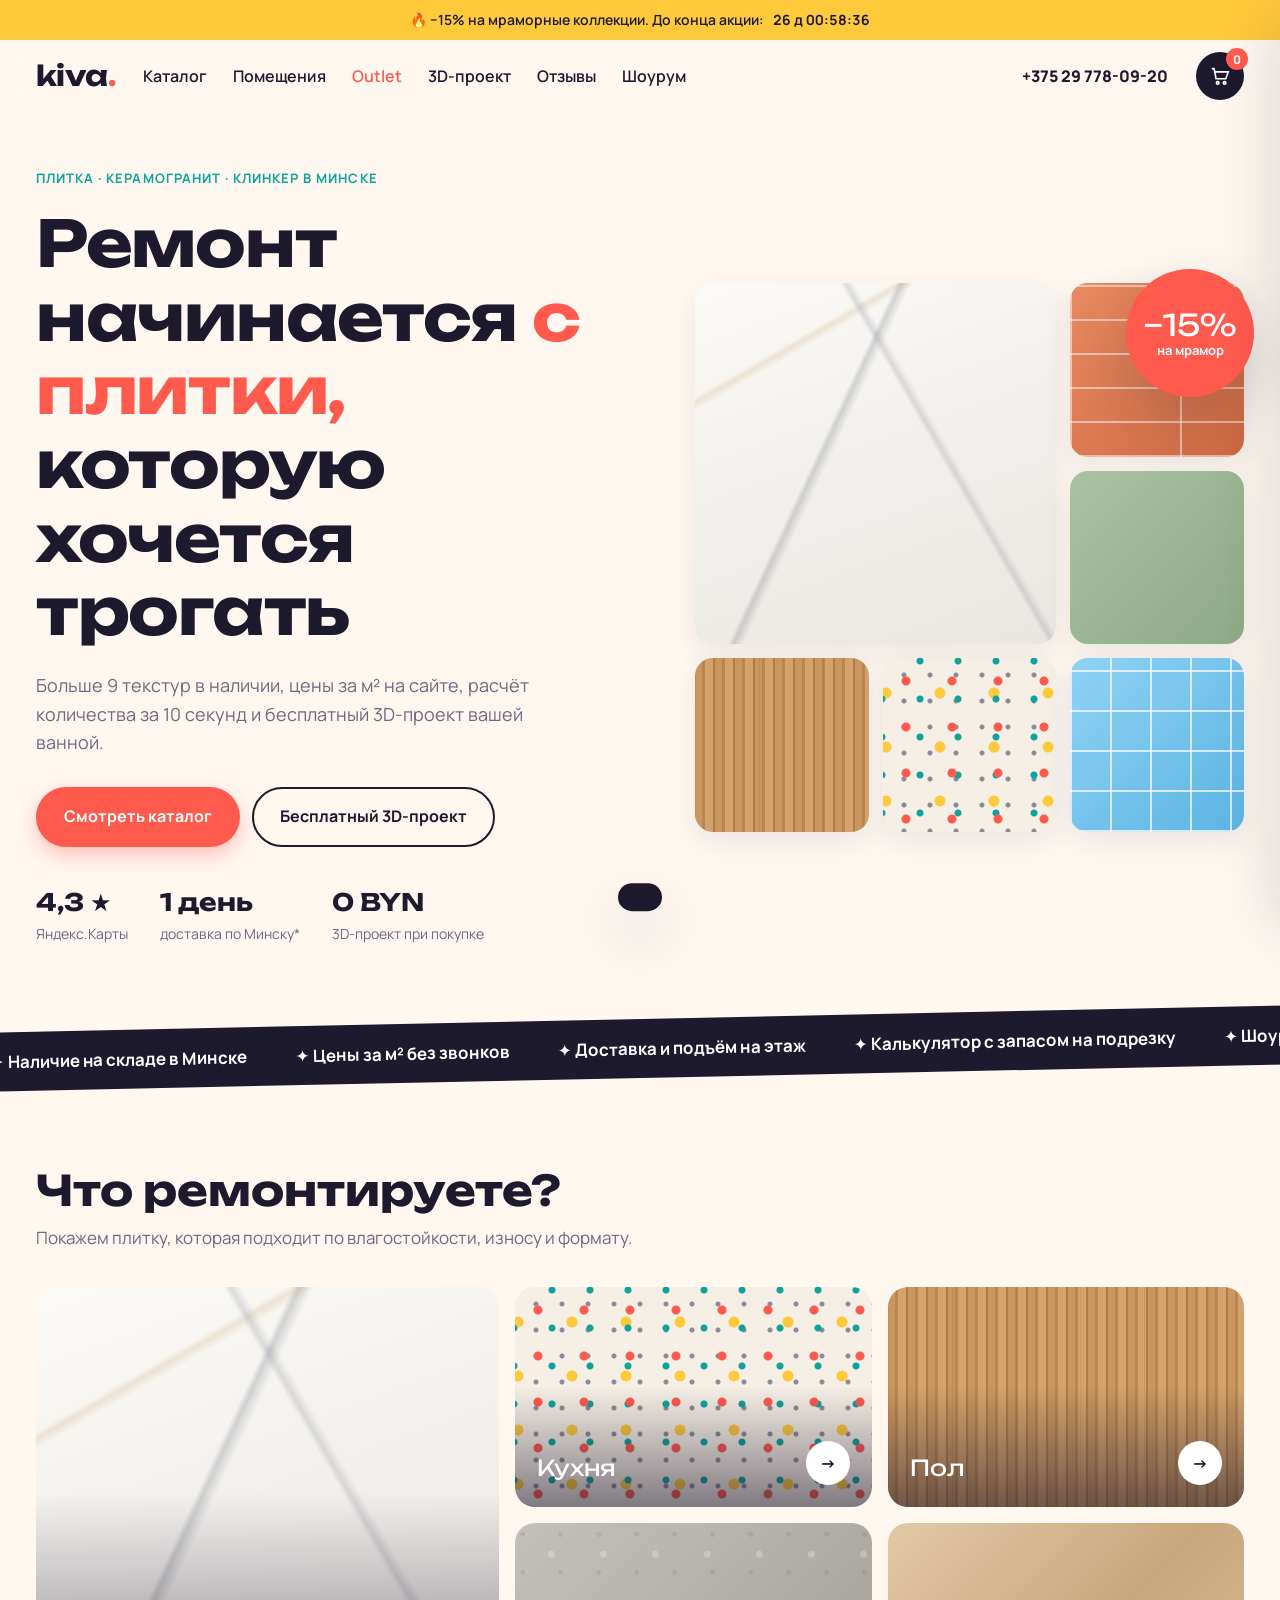
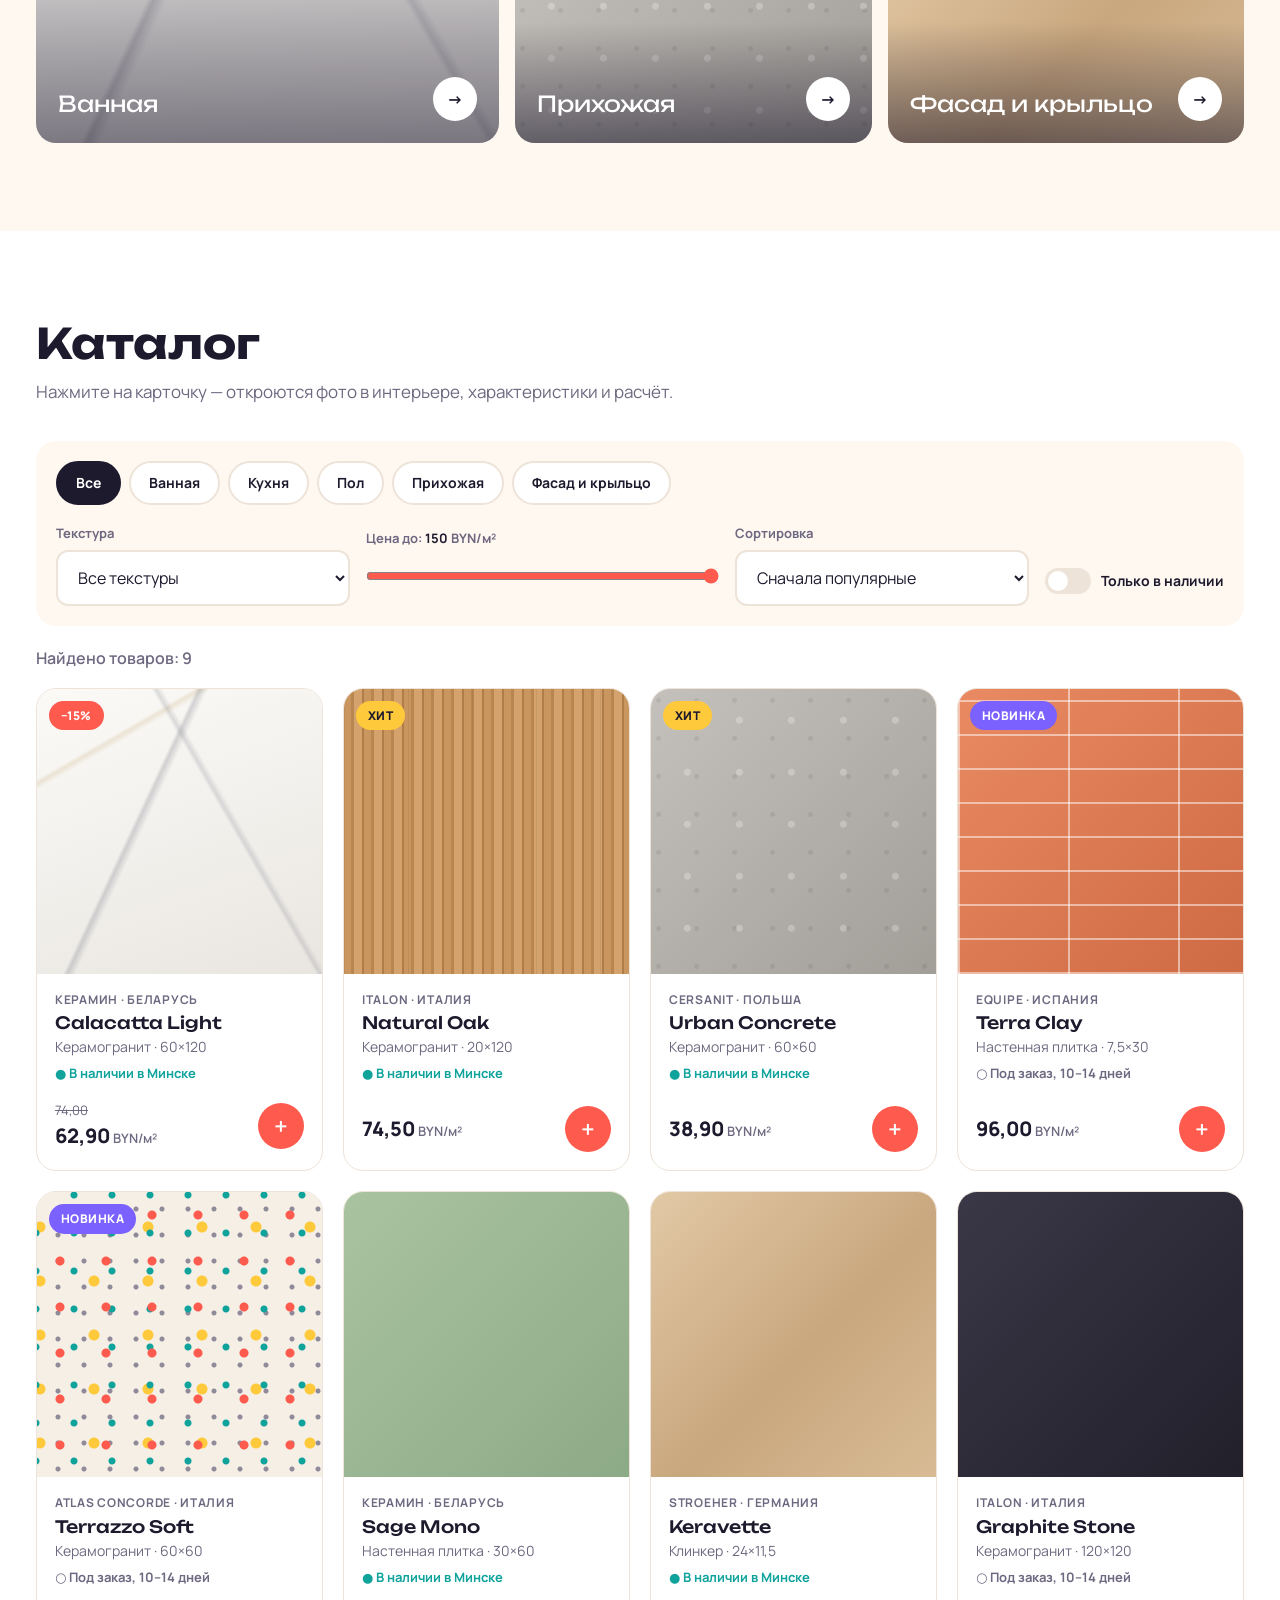
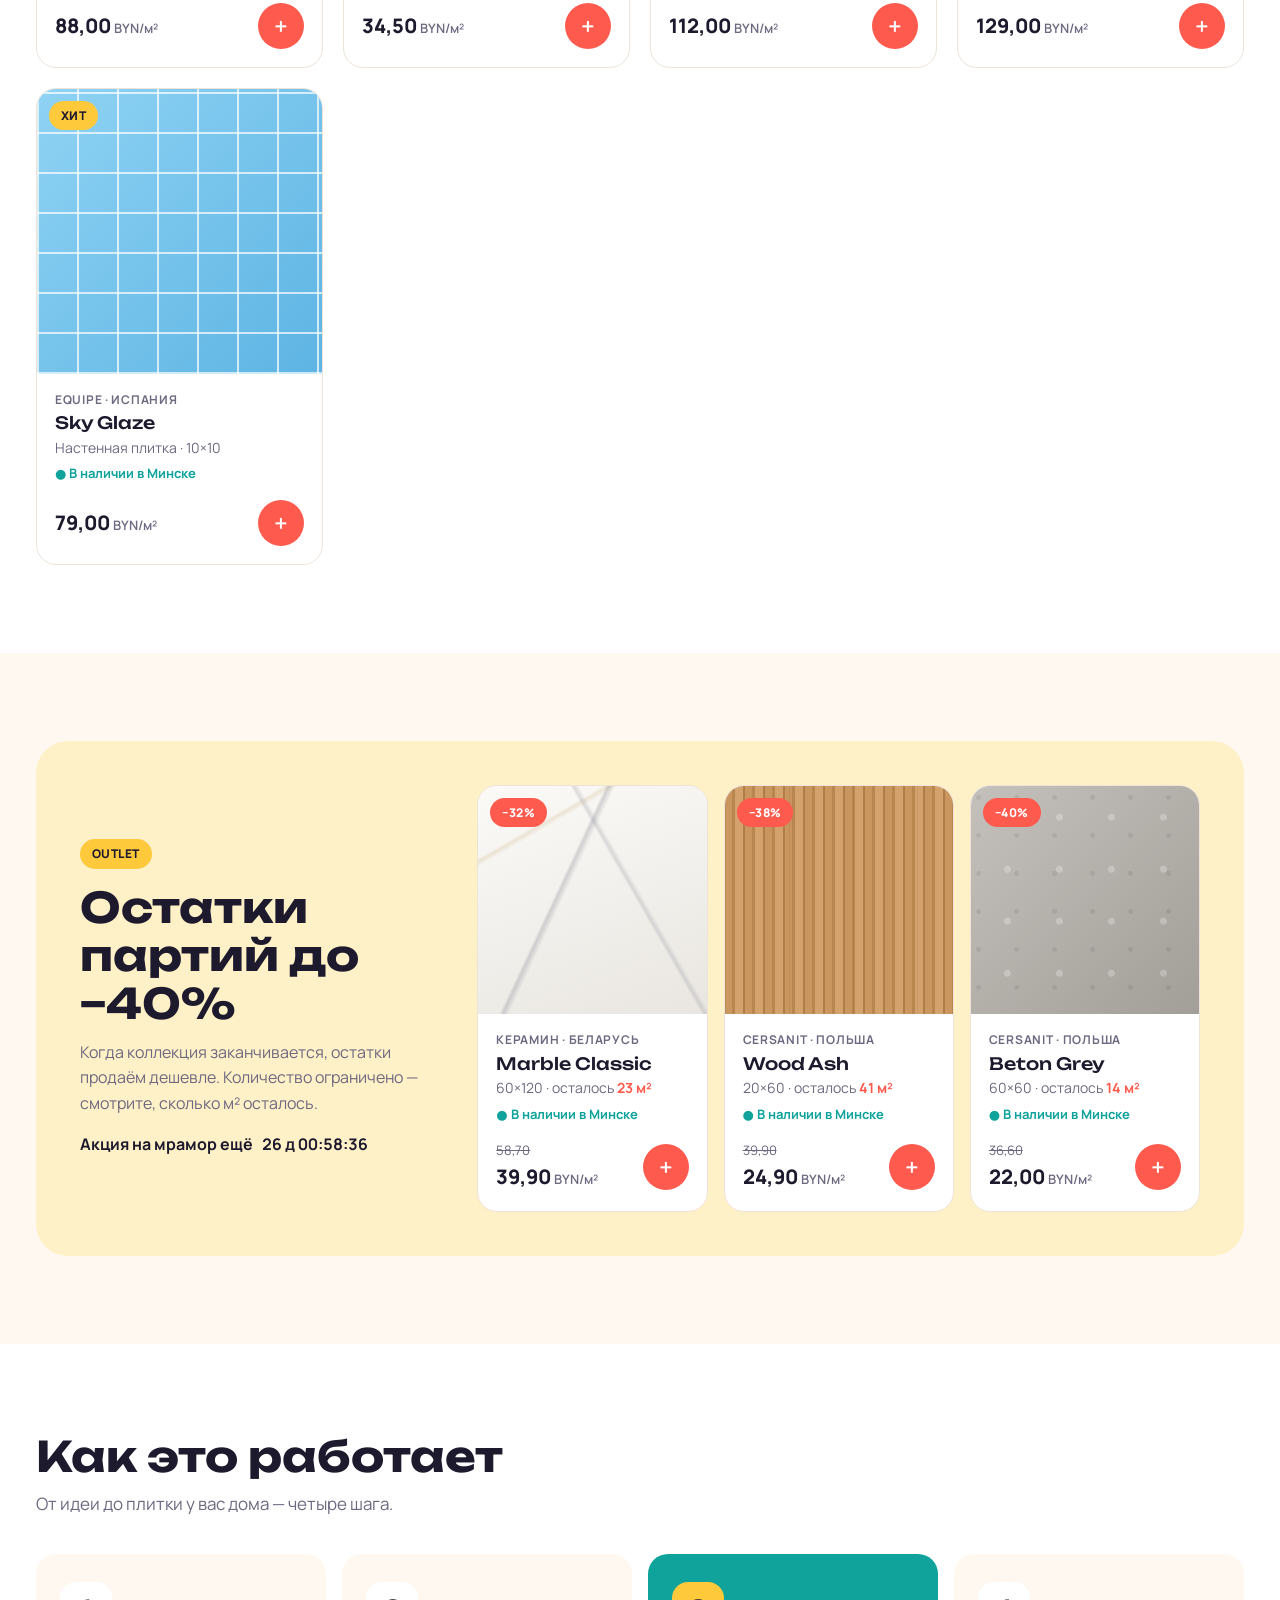
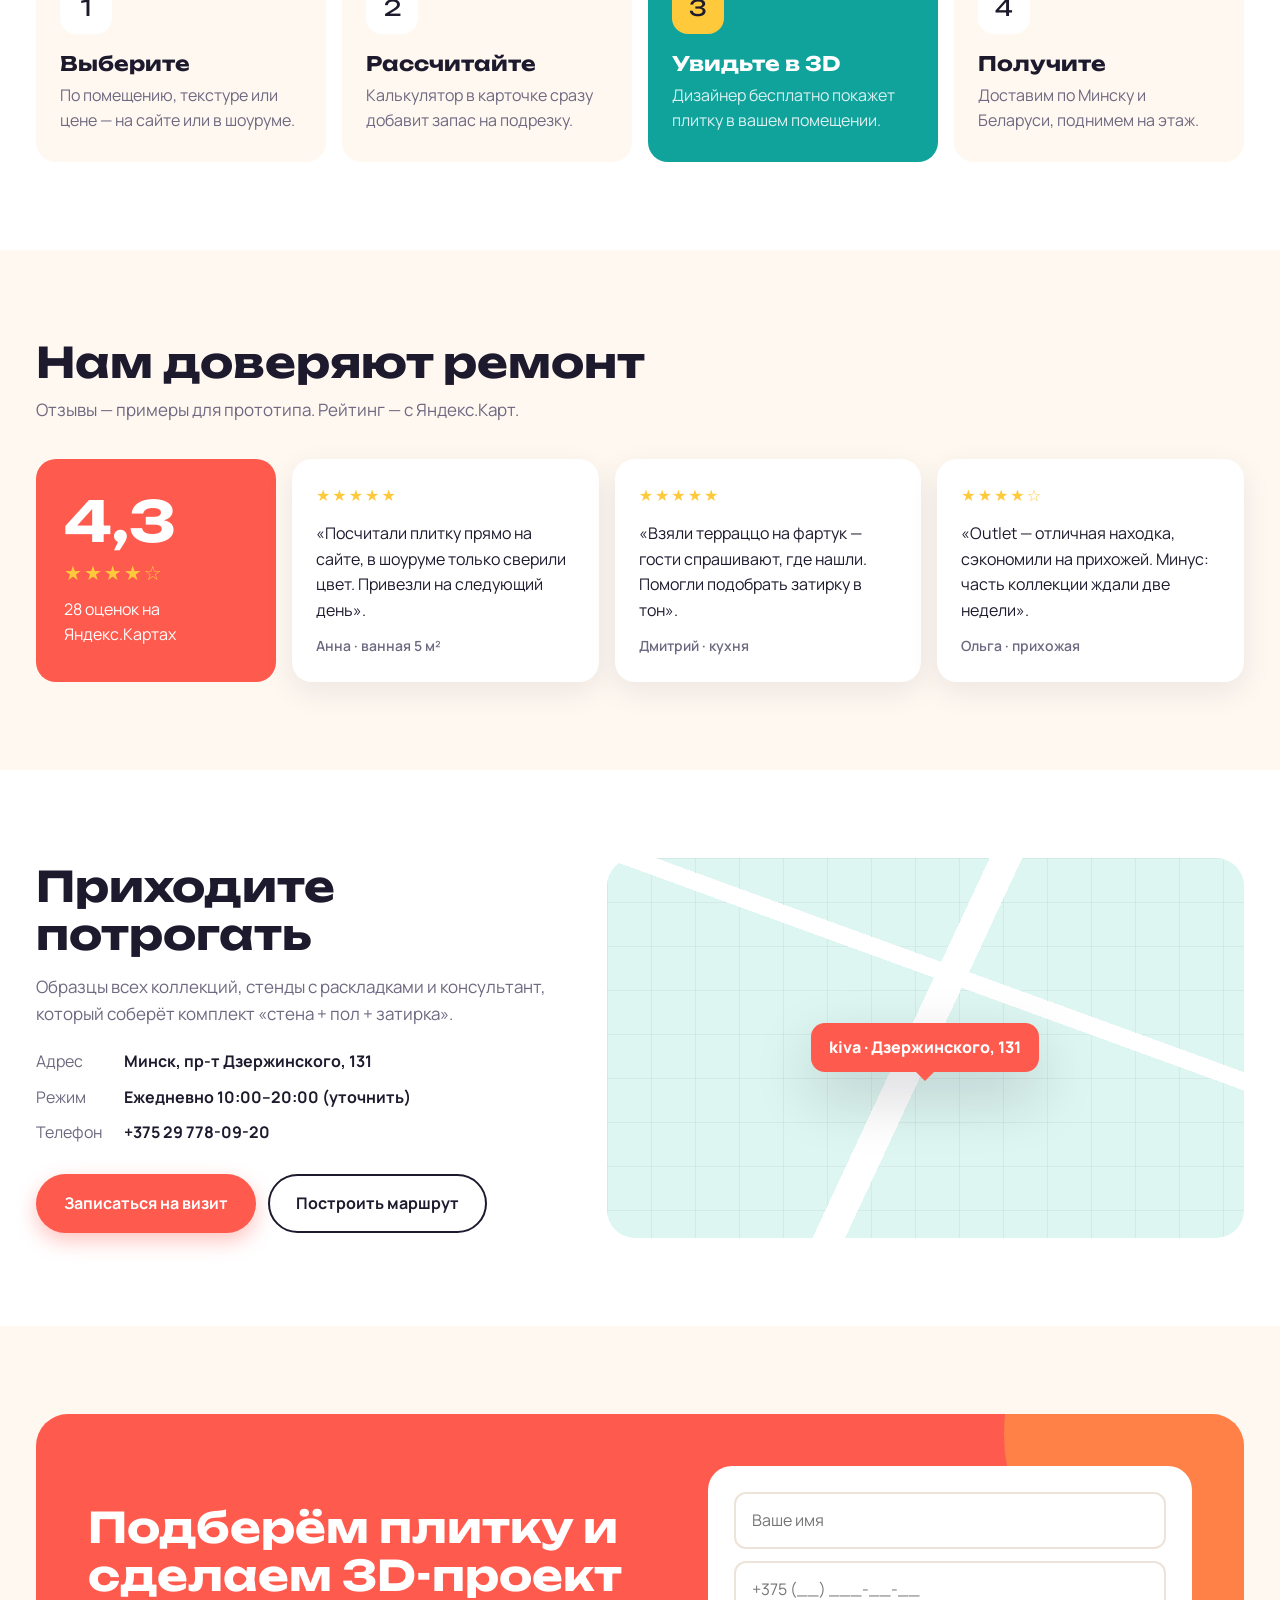
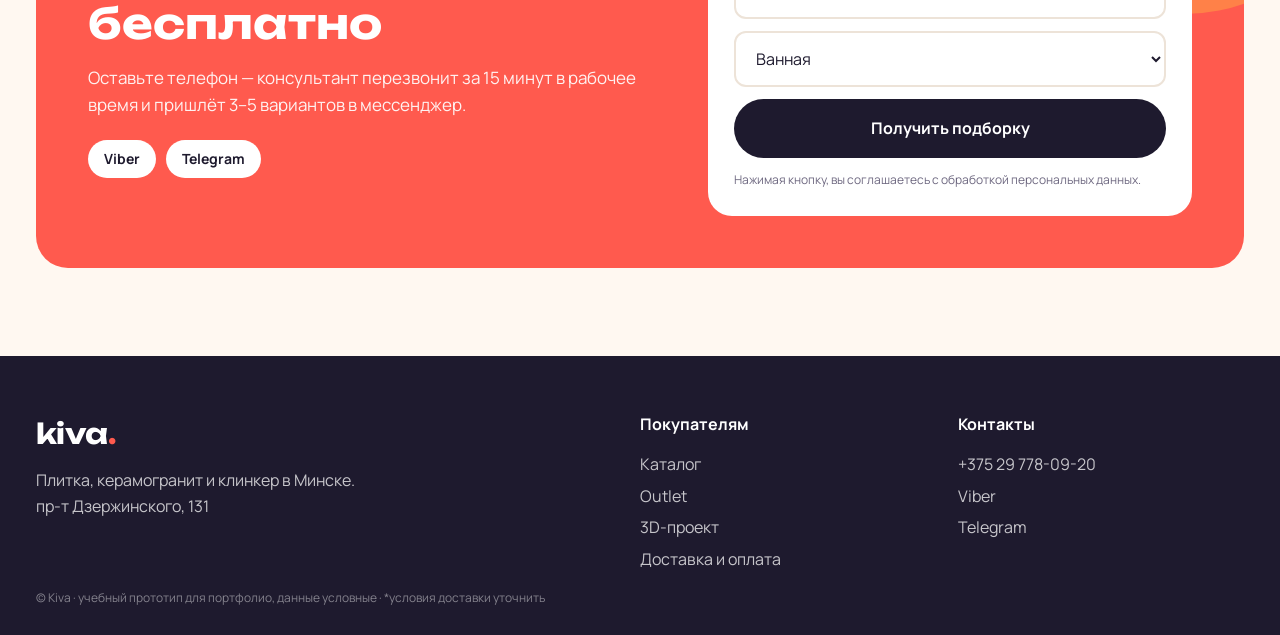
==== site/index.html @ 1fe42a88 "Учебный кейс: сайт салона плитки Kiva Анализ конкурентов, карта сайта, прототип главной и продающий " ====
<!doctype html>
<html lang="ru">
<head>
  <meta charset="utf-8">
  <meta name="viewport" content="width=device-width, initial-scale=1">
  <title>Kiva — плитка и керамогранит в Минске</title>
  <meta name="description" content="Керамическая плитка, керамогранит и клинкер в Минске. Цены за м², наличие, бесплатный 3D-проект, доставка по Беларуси.">

  <!-- Шрифты: Unbounded — заголовки, Manrope — основной текст -->
  <link rel="preconnect" href="https://fonts.googleapis.com">
  <link rel="preconnect" href="https://fonts.gstatic.com" crossorigin>
  <link href="https://fonts.googleapis.com/css2?family=Manrope:wght@400;500;600;700;800&family=Unbounded:wght@500;700&display=swap" rel="stylesheet">

  <!-- Все стили сайта -->
  <link rel="stylesheet" href="styles.css">
</head>
<body>

<!-- ======================================================
     1. ВЕРХНЯЯ ПОЛОСА С АКЦИЕЙ И ТАЙМЕРОМ
     ====================================================== -->
<div class="promo-bar">
  <span>🔥 −15% на мраморные коллекции. До конца акции:</span>
  <!-- Таймер заполняет script.js -->
  <b class="timer" data-timer>--:--:--</b>
</div>

<!-- ======================================================
     2. ШАПКА САЙТА (прилипает к верху при прокрутке)
     ====================================================== -->
<header class="header" id="header">
  <div class="container header__inner">
    <a href="#" class="logo">kiva<span>.</span></a>

    <!-- Меню. На телефоне прячется и открывается кнопкой-бургером -->
    <nav class="nav" id="nav">
      <a href="#catalog">Каталог</a>
      <a href="#rooms">Помещения</a>
      <a href="#outlet" class="nav__hot">Outlet</a>
      <a href="#how">3D-проект</a>
      <a href="#reviews">Отзывы</a>
      <a href="#showroom">Шоурум</a>
    </nav>

    <a href="tel:+375297780920" class="header__phone">+375 29 778-09-20</a>

    <!-- Кнопка корзины. Число товаров обновляет script.js -->
    <button class="cart-btn" data-open-cart aria-label="Открыть корзину">
      <svg viewBox="0 0 24 24" aria-hidden="true"><path d="M3 4h2.5l2.2 11h10.6L21 7.5H6.4"/><circle cx="9.5" cy="19.5" r="1.4"/><circle cx="17" cy="19.5" r="1.4"/></svg>
      <span class="cart-btn__count" data-cart-count>0</span>
    </button>

    <button class="burger" id="burger" aria-label="Меню" aria-expanded="false">
      <span></span><span></span><span></span>
    </button>
  </div>
</header>

<main>

<!-- ======================================================
     3. ПЕРВЫЙ ЭКРАН (HERO)
     ====================================================== -->
<section class="hero">
  <div class="container hero__inner">
    <div class="hero__text reveal">
      <p class="eyebrow">Плитка · керамогранит · клинкер в Минске</p>
      <h1>Ремонт начинается <span class="marker">с плитки,</span> которую хочется трогать</h1>
      <p class="hero__lead">Больше 9 текстур в наличии, цены за м² на сайте, расчёт количества за 10 секунд и бесплатный 3D-проект вашей ванной.</p>

      <div class="hero__buttons">
        <a href="#catalog" class="btn btn--coral">Смотреть каталог</a>
        <a href="#lead" class="btn btn--outline">Бесплатный 3D-проект</a>
      </div>

      <!-- Доверие: короткие факты -->
      <ul class="hero__facts">
        <li><b>4,3 ★</b><span>Яндекс.Карты</span></li>
        <li><b>1 день</b><span>доставка по Минску*</span></li>
        <li><b>0 BYN</b><span>3D-проект при покупке</span></li>
      </ul>
    </div>

    <!-- Раскладка плиток. Плитки слегка двигаются за курсором (script.js) -->
    <div class="hero__mosaic" id="mosaic" aria-hidden="true">
      <div class="tile tile--big tex-marble" data-depth="10"></div>
      <div class="tile tex-clay" data-depth="25"></div>
      <div class="tile tex-sage" data-depth="18"></div>
      <div class="tile tex-wood" data-depth="30"></div>
      <div class="tile tex-terrazzo" data-depth="14"></div>
      <div class="tile tex-sky" data-depth="22"></div>
      <div class="sticker">−15%<small>на мрамор</small></div>
    </div>
  </div>
</section>

<!-- ======================================================
     4. БЕГУЩАЯ СТРОКА С ПРЕИМУЩЕСТВАМИ
     Текст повторён дважды — так прокрутка выглядит бесконечной
     ====================================================== -->
<div class="marquee" aria-hidden="true">
  <div class="marquee__track">
    <span>✦ Наличие на складе в Минске</span><span>✦ Цены за м² без звонков</span><span>✦ Доставка и подъём на этаж</span><span>✦ Калькулятор с запасом на подрезку</span><span>✦ Шоурум на Дзержинского, 131</span>
    <span>✦ Наличие на складе в Минске</span><span>✦ Цены за м² без звонков</span><span>✦ Доставка и подъём на этаж</span><span>✦ Калькулятор с запасом на подрезку</span><span>✦ Шоурум на Дзержинского, 131</span>
  </div>
</div>

<!-- ======================================================
     5. ВЫБОР ПО ПОМЕЩЕНИЮ
     Клик по карточке включает фильтр в каталоге (data-room)
     ====================================================== -->
<section class="section" id="rooms">
  <div class="container">
    <div class="section__head reveal">
      <h2>Что ремонтируете?</h2>
      <p>Покажем плитку, которая подходит по влагостойкости, износу и формату.</p>
    </div>

    <div class="rooms">
      <button class="room room--tall tex-marble reveal" data-room="bathroom"><span class="room__name">Ванная</span><span class="room__go">→</span></button>
      <button class="room tex-terrazzo reveal" data-room="kitchen"><span class="room__name">Кухня</span><span class="room__go">→</span></button>
      <button class="room tex-wood reveal" data-room="floor"><span class="room__name">Пол</span><span class="room__go">→</span></button>
      <button class="room tex-concrete reveal" data-room="hallway"><span class="room__name">Прихожая</span><span class="room__go">→</span></button>
      <button class="room tex-stone reveal" data-room="facade"><span class="room__name">Фасад и крыльцо</span><span class="room__go">→</span></button>
    </div>
  </div>
</section>

<!-- ======================================================
     6. КАТАЛОГ С ФИЛЬТРАМИ
     Карточки товаров рисует script.js из products.js
     ====================================================== -->
<section class="section section--white" id="catalog">
  <div class="container">
    <div class="section__head reveal">
      <h2>Каталог</h2>
      <p>Нажмите на карточку — откроются фото в интерьере, характеристики и расчёт.</p>
    </div>

    <!-- Фильтры -->
    <div class="filters reveal">
      <div class="chips" id="roomChips">
        <!-- Кнопки помещений добавляет script.js -->
      </div>

      <div class="filters__row">
        <label class="field">
          <span>Текстура</span>
          <select id="textureSelect">
            <option value="all">Все текстуры</option>
            <!-- Варианты добавляет script.js -->
          </select>
        </label>

        <label class="field">
          <span>Цена до: <b id="priceValue">150</b> BYN/м²</span>
          <input type="range" id="priceRange" min="20" max="150" step="5" value="150">
        </label>

        <label class="field">
          <span>Сортировка</span>
          <select id="sortSelect">
            <option value="popular">Сначала популярные</option>
            <option value="cheap">Сначала дешевле</option>
            <option value="expensive">Сначала дороже</option>
          </select>
        </label>

        <label class="switch">
          <input type="checkbox" id="stockOnly">
          <span class="switch__slider"></span>
          <span>Только в наличии</span>
        </label>
      </div>
    </div>

    <p class="catalog__count" id="catalogCount"></p>
    <div class="grid" id="catalogGrid"></div>
  </div>
</section>

<!-- ======================================================
     7. OUTLET — ОСТАТКИ ПАРТИЙ
     ====================================================== -->
<section class="section" id="outlet">
  <div class="container">
    <div class="outlet reveal">
      <div class="outlet__info">
        <span class="badge badge--sun">Outlet</span>
        <h2>Остатки партий до −40%</h2>
        <p>Когда коллекция заканчивается, остатки продаём дешевле. Количество ограничено — смотрите, сколько м² осталось.</p>
        <p class="outlet__timer">Акция на мрамор ещё <b class="timer" data-timer>--:--:--</b></p>
      </div>
      <div class="outlet__list" id="outletList"></div>
    </div>
  </div>
</section>

<!-- ======================================================
     8. КАК КУПИТЬ + 3D-ПРОЕКТ
     ====================================================== -->
<section class="section section--white" id="how">
  <div class="container">
    <div class="section__head reveal">
      <h2>Как это работает</h2>
      <p>От идеи до плитки у вас дома — четыре шага.</p>
    </div>

    <ol class="steps">
      <li class="step reveal"><span class="step__num">1</span><h3>Выберите</h3><p>По помещению, текстуре или цене — на сайте или в шоуруме.</p></li>
      <li class="step reveal"><span class="step__num">2</span><h3>Рассчитайте</h3><p>Калькулятор в карточке сразу добавит запас на подрезку.</p></li>
      <li class="step step--accent reveal"><span class="step__num">3</span><h3>Увидьте в 3D</h3><p>Дизайнер бесплатно покажет плитку в вашем помещении.</p></li>
      <li class="step reveal"><span class="step__num">4</span><h3>Получите</h3><p>Доставим по Минску и Беларуси, поднимем на этаж.</p></li>
    </ol>
  </div>
</section>

<!-- ======================================================
     9. ОТЗЫВЫ
     ====================================================== -->
<section class="section" id="reviews">
  <div class="container">
    <div class="section__head reveal">
      <h2>Нам доверяют ремонт</h2>
      <p>Отзывы — примеры для прототипа. Рейтинг — с Яндекс.Карт.</p>
    </div>

    <div class="reviews">
      <div class="rating reveal">
        <b>4,3</b>
        <span class="stars">★★★★☆</span>
        <p>28 оценок на Яндекс.Картах</p>
      </div>
      <blockquote class="review reveal">
        <span class="stars">★★★★★</span>
        <p>«Посчитали плитку прямо на сайте, в шоуруме только сверили цвет. Привезли на следующий день».</p>
        <footer>Анна · ванная 5 м²</footer>
      </blockquote>
      <blockquote class="review reveal">
        <span class="stars">★★★★★</span>
        <p>«Взяли терраццо на фартук — гости спрашивают, где нашли. Помогли подобрать затирку в тон».</p>
        <footer>Дмитрий · кухня</footer>
      </blockquote>
      <blockquote class="review reveal">
        <span class="stars">★★★★☆</span>
        <p>«Outlet — отличная находка, сэкономили на прихожей. Минус: часть коллекции ждали две недели».</p>
        <footer>Ольга · прихожая</footer>
      </blockquote>
    </div>
  </div>
</section>

<!-- ======================================================
     10. ШОУРУМ
     ====================================================== -->
<section class="section section--white" id="showroom">
  <div class="container showroom">
    <div class="showroom__info reveal">
      <h2>Приходите потрогать</h2>
      <p>Образцы всех коллекций, стенды с раскладками и консультант, который соберёт комплект «стена + пол + затирка».</p>
      <dl class="showroom__list">
        <dt>Адрес</dt><dd>Минск, пр-т Дзержинского, 131</dd>
        <dt>Режим</dt><dd>Ежедневно 10:00–20:00 (уточнить)</dd>
        <dt>Телефон</dt><dd><a href="tel:+375297780920">+375 29 778-09-20</a></dd>
      </dl>
      <div class="showroom__buttons">
        <a href="#lead" class="btn btn--coral">Записаться на визит</a>
        <a href="https://yandex.by/maps/?text=Минск%2C%20проспект%20Дзержинского%2C%20131" target="_blank" rel="noopener" class="btn btn--outline">Построить маршрут</a>
      </div>
    </div>
    <!-- Заглушка вместо Яндекс.Карты -->
    <div class="map reveal">
      <div class="map__pin">kiva · Дзержинского, 131</div>
    </div>
  </div>
</section>

<!-- ======================================================
     11. ФОРМА ЗАЯВКИ
     ====================================================== -->
<section class="section" id="lead">
  <div class="container">
    <div class="lead reveal">
      <div class="lead__text">
        <h2>Подберём плитку и сделаем 3D-проект бесплатно</h2>
        <p>Оставьте телефон — консультант перезвонит за 15 минут в рабочее время и пришлёт 3–5 вариантов в мессенджер.</p>
        <div class="lead__messengers">
          <a href="#" class="pill">Viber</a>
          <a href="#" class="pill">Telegram</a>
        </div>
      </div>

      <form class="lead__form" id="leadForm">
        <input type="text" name="name" placeholder="Ваше имя" required>
        <input type="tel" name="phone" placeholder="+375 (__) ___-__-__" required>
        <select name="room">
          <option>Ванная</option><option>Кухня</option><option>Пол</option><option>Фасад / крыльцо</option><option>Пока не знаю</option>
        </select>
        <button type="submit" class="btn btn--dark">Получить подборку</button>
        <small>Нажимая кнопку, вы соглашаетесь с обработкой персональных данных.</small>
      </form>
    </div>
  </div>
</section>

</main>

<!-- ======================================================
     12. ПОДВАЛ
     ====================================================== -->
<footer class="footer">
  <div class="container footer__inner">
    <div>
      <a href="#" class="logo logo--light">kiva<span>.</span></a>
      <p>Плитка, керамогранит и клинкер в Минске.<br>пр-т Дзержинского, 131</p>
    </div>
    <div>
      <h4>Покупателям</h4>
      <a href="#catalog">Каталог</a><a href="#outlet">Outlet</a><a href="#how">3D-проект</a><a href="#">Доставка и оплата</a>
    </div>
    <div>
      <h4>Контакты</h4>
      <a href="tel:+375297780920">+375 29 778-09-20</a><a href="#">Viber</a><a href="#">Telegram</a>
    </div>
  </div>
  <p class="container footer__note">© Kiva · учебный прототип для портфолио, данные условные · *условия доставки уточнить</p>
</footer>

<!-- ======================================================
     13. НИЖНЯЯ ПАНЕЛЬ НА ТЕЛЕФОНЕ
     ====================================================== -->
<nav class="mobile-bar">
  <a href="#catalog">Каталог</a>
  <a href="tel:+375297780920" class="mobile-bar__call">Позвонить</a>
  <button data-open-cart>Корзина · <span data-cart-count>0</span></button>
</nav>

<!-- ======================================================
     14. ВСПЛЫВАЮЩИЕ ОКНА
     ====================================================== -->

<!-- Затемнение фона под окнами -->
<div class="overlay" id="overlay"></div>

<!-- Карточка товара (содержимое подставляет script.js) -->
<div class="modal" id="productModal" role="dialog" aria-modal="true" aria-label="Карточка товара">
  <button class="modal__close" data-close aria-label="Закрыть">✕</button>
  <div class="modal__body" id="productModalBody"></div>
</div>

<!-- Купить в 1 клик -->
<div class="modal modal--small" id="quickModal" role="dialog" aria-modal="true" aria-label="Купить в 1 клик">
  <button class="modal__close" data-close aria-label="Закрыть">✕</button>
  <div class="modal__body">
    <h3>Купить в 1 клик</h3>
    <p id="quickProductName" class="muted"></p>
    <form id="quickForm" class="stack">
      <input type="tel" placeholder="+375 (__) ___-__-__" required>
      <button type="submit" class="btn btn--coral">Жду звонка</button>
      <small class="muted">Менеджер перезвонит, уточнит количество и доставку.</small>
    </form>
  </div>
</div>

<!-- Корзина: выезжает справа -->
<aside class="drawer" id="cartDrawer" aria-label="Корзина">
  <div class="drawer__head">
    <h3>Корзина</h3>
    <button class="modal__close" data-close aria-label="Закрыть">✕</button>
  </div>

  <!-- Прогресс до бесплатной доставки -->
  <div class="delivery">
    <p id="deliveryText"></p>
    <div class="delivery__bar"><div id="deliveryFill"></div></div>
  </div>

  <div class="drawer__items" id="cartItems"></div>

  <div class="drawer__footer">
    <div class="drawer__total"><span>Итого</span><b id="cartTotal">0 BYN</b></div>
    <form id="orderForm" class="stack">
      <input type="text" placeholder="Имя" required>
      <input type="tel" placeholder="+375 (__) ___-__-__" required>
      <button type="submit" class="btn btn--coral btn--wide">Оформить заказ</button>
    </form>
  </div>
</aside>

<!-- Всплывающее уведомление внизу экрана -->
<div class="toast" id="toast"></div>

<!-- Скрипты: сначала данные, потом логика -->
<script src="products.js"></script>
<script src="script.js"></script>
</body>
</html>
---- site/styles.css ----
/* =========================================================
   СТИЛИ САЙТА KIVA
   ---------------------------------------------------------
   Порядок в файле:
   1. Переменные (цвета, шрифты) — меняйте здесь
   2. Базовые стили
   3. Кнопки и общие элементы
   4. Блоки страницы — сверху вниз, как в index.html
   5. Всплывающие окна и корзина
   6. Текстуры плитки (заглушки вместо фото)
   7. Анимации
   8. Адаптив для планшета и телефона
   ========================================================= */


/* ---------- 1. ПЕРЕМЕННЫЕ ---------- */
:root {
  /* Фоны */
  --bg: #FFF8F1;          /* основной фон — тёплый светлый */
  --white: #FFFFFF;
  --soft-peach: #FFE9DE;
  --soft-mint: #DDF6F1;
  --soft-sun: #FFF1C7;

  /* Текст */
  --ink: #1E1A2E;         /* основной текст — почти чёрный с фиолетовым */
  --muted: #6E6880;       /* второстепенный текст */
  --line: #EDE3D8;        /* рамки и разделители */

  /* Яркие акценты */
  --coral: #FF5A4E;       /* кнопки покупки */
  --coral-dark: #E8443A;
  --teal: #0FA39C;        /* сервисы, «в наличии» */
  --sun: #FFC93C;         /* акции, бейджи */
  --violet: #7B61FF;      /* новинки */

  /* Шрифты */
  --font-title: "Unbounded", system-ui, sans-serif;
  --font-text: "Manrope", system-ui, sans-serif;

  /* Скругления, тени, анимация */
  --radius: 20px;
  --radius-small: 12px;
  --shadow: 0 10px 30px rgba(30, 26, 46, .08);
  --shadow-big: 0 24px 60px rgba(30, 26, 46, .18);
  --ease: cubic-bezier(.22, .8, .25, 1);   /* плавное замедление в конце */
}


/* ---------- 2. БАЗОВЫЕ СТИЛИ ---------- */
* { box-sizing: border-box; margin: 0; padding: 0; }

html { scroll-behavior: smooth; scroll-padding-top: 80px; }

body {
  background: var(--bg);
  color: var(--ink);
  font: 16px/1.6 var(--font-text);
  overflow-x: hidden;
}

/* Когда открыто окно — страница под ним не прокручивается */
body.no-scroll { overflow: hidden; }

a { color: inherit; text-decoration: none; }
button, input, select { font: inherit; color: inherit; }
button { cursor: pointer; background: none; border: 0; }

h1, h2, h3 { font-family: var(--font-title); font-weight: 700; line-height: 1.15; }
h2 { font-size: clamp(26px, 3.6vw, 42px); }
h3 { font-size: 20px; }

.container { max-width: 1240px; margin: 0 auto; padding: 0 16px; }
.muted { color: var(--muted); }
.stack { display: grid; gap: 10px; }


/* ---------- 3. КНОПКИ И ОБЩИЕ ЭЛЕМЕНТЫ ---------- */
.btn {
  display: inline-flex;
  align-items: center;
  justify-content: center;
  gap: 8px;
  padding: 15px 26px;
  border-radius: 999px;
  font-weight: 700;
  border: 2px solid transparent;
  transition: transform .25s var(--ease), background .25s, box-shadow .25s;
  white-space: nowrap;
}
.btn:hover { transform: translateY(-2px); }
.btn:active { transform: translateY(0); }

.btn--coral { background: var(--coral); color: #fff; box-shadow: 0 8px 20px rgba(255, 90, 78, .35); }
.btn--coral:hover { background: var(--coral-dark); }
.btn--outline { border-color: var(--ink); }
.btn--outline:hover { background: var(--ink); color: #fff; }
.btn--dark { background: var(--ink); color: #fff; }
.btn--wide { width: 100%; }
.btn--small { padding: 10px 16px; font-size: 14px; }

/* Поля ввода */
input[type="text"], input[type="tel"], input[type="number"], select {
  width: 100%;
  padding: 14px 16px;
  border: 2px solid var(--line);
  border-radius: var(--radius-small);
  background: var(--white);
  transition: border-color .2s;
}
input:focus, select:focus { outline: none; border-color: var(--teal); }

/* Бейджи на карточках */
.badge {
  display: inline-block;
  padding: 5px 12px;
  border-radius: 999px;
  font-size: 12px;
  font-weight: 800;
  text-transform: uppercase;
  letter-spacing: .04em;
}
.badge--sale { background: var(--coral); color: #fff; }
.badge--hit  { background: var(--sun); color: var(--ink); }
.badge--new  { background: var(--violet); color: #fff; }
.badge--sun  { background: var(--sun); color: var(--ink); }

.pill {
  padding: 8px 16px;
  border-radius: 999px;
  background: var(--white);
  font-weight: 700;
  font-size: 14px;
  transition: background .2s;
}
.pill:hover { background: var(--soft-sun); }

.stars { color: var(--sun); letter-spacing: 2px; }

/* Секции */
.section { padding: 88px 0; }
.section--white { background: var(--white); }
.section__head { margin-bottom: 36px; max-width: 640px; }
.section__head p { color: var(--muted); margin-top: 10px; font-size: 17px; }


/* ---------- 4. БЛОКИ СТРАНИЦЫ ---------- */

/* 4.1 Полоса с акцией */
.promo-bar {
  background: var(--sun);
  text-align: center;
  padding: 9px 16px;
  font-size: 14px;
  font-weight: 600;
}
.timer { font-variant-numeric: tabular-nums; margin-left: 6px; }

/* 4.2 Шапка */
.header {
  position: sticky;
  top: 0;
  z-index: 50;
  background: rgba(255, 248, 241, .85);
  backdrop-filter: blur(12px);       /* размытие фона под шапкой */
  transition: box-shadow .3s;
}
.header.is-scrolled { box-shadow: 0 4px 20px rgba(30, 26, 46, .07); }
.header__inner { display: flex; align-items: center; gap: 28px; height: 72px; }

.logo { font-family: var(--font-title); font-size: 28px; font-weight: 700; letter-spacing: -.02em; }
.logo span { color: var(--coral); }
.logo--light { color: #fff; }

.nav { display: flex; gap: 26px; margin-right: auto; font-weight: 600; }
.nav a { position: relative; padding: 4px 0; }
/* Подчёркивание при наведении — растёт слева направо */
.nav a::after {
  content: "";
  position: absolute;
  left: 0; bottom: 0;
  width: 100%; height: 2px;
  background: var(--coral);
  transform: scaleX(0);
  transform-origin: left;
  transition: transform .3s var(--ease);
}
.nav a:hover::after { transform: scaleX(1); }
.nav__hot { color: var(--coral); }

.header__phone { font-weight: 800; white-space: nowrap; }

.cart-btn {
  position: relative;
  width: 48px; height: 48px;
  border-radius: 50%;
  background: var(--ink);
  display: grid; place-items: center;
  transition: transform .25s var(--ease);
}
.cart-btn:hover { transform: scale(1.08); }
.cart-btn svg { width: 22px; height: 22px; fill: none; stroke: #fff; stroke-width: 1.8; }
.cart-btn__count {
  position: absolute; top: -4px; right: -4px;
  min-width: 22px; height: 22px; padding: 0 6px;
  border-radius: 11px;
  background: var(--coral); color: #fff;
  font-size: 12px; font-weight: 800;
  display: grid; place-items: center;
}
/* «Прыжок» счётчика при добавлении товара */
.cart-btn__count.bump { animation: bump .45s var(--ease); }

.burger { display: none; width: 44px; height: 44px; flex-direction: column; justify-content: center; gap: 6px; padding: 0 10px; }
.burger span { height: 2px; background: var(--ink); border-radius: 2px; transition: transform .3s, opacity .3s; }

/* 4.3 Первый экран */
.hero { padding: 56px 0 72px; }
.hero__inner { display: grid; grid-template-columns: 1.1fr 1fr; gap: 56px; align-items: center; }

.eyebrow { font-weight: 700; color: var(--teal); text-transform: uppercase; letter-spacing: .08em; font-size: 13px; margin-bottom: 18px; }

.hero h1 { font-size: clamp(34px, 5.2vw, 64px); letter-spacing: -.02em; margin-bottom: 22px; }

/* Выделение слов фирменным коралловым цветом */
.marker { color: var(--coral); }

.hero__lead { font-size: 18px; color: var(--muted); max-width: 540px; margin-bottom: 30px; }
.hero__buttons { display: flex; gap: 12px; flex-wrap: wrap; margin-bottom: 36px; }

.hero__facts { list-style: none; display: flex; gap: 32px; flex-wrap: wrap; }
.hero__facts b { display: block; font-family: var(--font-title); font-size: 24px; }
.hero__facts span { color: var(--muted); font-size: 14px; }

/* Раскладка плиток справа */
.hero__mosaic {
  position: relative;
  display: grid;
  grid-template-columns: repeat(3, 1fr);
  grid-template-rows: repeat(3, 1fr);
  gap: 14px;
  aspect-ratio: 1 / 1;
}
.tile {
  border-radius: 18px;
  box-shadow: var(--shadow);
  transition: transform .4s var(--ease);
}
.tile--big { grid-column: 1 / 3; grid-row: 1 / 3; }

.sticker {
  position: absolute;
  right: -10px; top: -14px;
  width: 128px; height: 128px;
  border-radius: 50%;
  background: var(--coral); color: #fff;
  display: grid; place-content: center; text-align: center;
  font-family: var(--font-title); font-size: 30px; line-height: 1;
  box-shadow: var(--shadow-big);
  animation: spin-wobble 6s ease-in-out infinite;
}
.sticker small { font-family: var(--font-text); font-size: 13px; font-weight: 700; margin-top: 4px; }

/* 4.4 Бегущая строка */
.marquee { background: var(--ink); color: #fff; overflow: hidden; padding: 16px 0; transform: rotate(-1.2deg); margin: 0 -10px; }
.marquee__track { display: flex; gap: 48px; width: max-content; animation: marquee 30s linear infinite; }
.marquee span { font-weight: 700; white-space: nowrap; font-size: 17px; }

/* 4.5 Помещения: сетка разной высоты (bento) */
.rooms {
  display: grid;
  grid-template-columns: 1.3fr 1fr 1fr;
  grid-template-rows: 220px 220px;
  gap: 16px;
}
.room {
  position: relative;
  border-radius: var(--radius);
  overflow: hidden;
  padding: 22px;
  display: flex;
  align-items: flex-end;
  justify-content: space-between;
  text-align: left;
  transition: transform .4s var(--ease), box-shadow .4s;
}
.room--tall { grid-row: 1 / 3; }
/* Тёмный градиент снизу, чтобы текст читался */
.room::before { content: ""; position: absolute; inset: 0; background: linear-gradient(transparent 45%, rgba(30, 26, 46, .55)); }
.room:hover { transform: translateY(-6px) rotate(-.5deg); box-shadow: var(--shadow-big); }
.room__name { position: relative; color: #fff; font-family: var(--font-title); font-size: 22px; }
.room__go {
  position: relative;
  width: 44px; height: 44px;
  border-radius: 50%;
  background: #fff;
  display: grid; place-items: center;
  font-weight: 800;
  transition: transform .3s var(--ease), background .3s;
}
.room:hover .room__go { transform: rotate(-45deg); background: var(--sun); }

/* 4.6 Фильтры каталога */
.filters { background: var(--bg); border-radius: var(--radius); padding: 20px; margin-bottom: 20px; }
.chips { display: flex; gap: 8px; flex-wrap: wrap; margin-bottom: 18px; }
.chip {
  padding: 9px 18px;
  border-radius: 999px;
  background: var(--white);
  border: 2px solid var(--line);
  font-weight: 700;
  font-size: 14px;
  transition: all .25s var(--ease);
}
.chip:hover { border-color: var(--ink); }
.chip.is-active { background: var(--ink); border-color: var(--ink); color: #fff; }

.filters__row { display: grid; grid-template-columns: 1fr 1.2fr 1fr auto; gap: 16px; align-items: end; }
.field span { display: block; font-size: 13px; font-weight: 700; color: var(--muted); margin-bottom: 6px; }
.field b { color: var(--ink); }
input[type="range"] { width: 100%; accent-color: var(--coral); height: 44px; }

/* Переключатель «Только в наличии» */
.switch { display: flex; align-items: center; gap: 10px; font-weight: 700; font-size: 14px; cursor: pointer; padding-bottom: 12px; }
.switch input { display: none; }
.switch__slider { width: 46px; height: 26px; border-radius: 13px; background: var(--line); position: relative; transition: background .25s; flex: none; }
.switch__slider::after { content: ""; position: absolute; top: 3px; left: 3px; width: 20px; height: 20px; border-radius: 50%; background: #fff; transition: transform .25s var(--ease); }
.switch input:checked + .switch__slider { background: var(--teal); }
.switch input:checked + .switch__slider::after { transform: translateX(20px); }

.catalog__count { color: var(--muted); font-weight: 600; margin-bottom: 16px; }

/* 4.7 Сетка и карточка товара */
.grid { display: grid; grid-template-columns: repeat(4, 1fr); gap: 20px; }

.card {
  background: var(--white);
  border: 1px solid var(--line);
  border-radius: var(--radius);
  overflow: hidden;
  display: flex;
  flex-direction: column;
  cursor: pointer;
  transition: transform .35s var(--ease), box-shadow .35s;
  animation: card-in .5s var(--ease) backwards;
}
.card:hover { transform: translateY(-6px); box-shadow: var(--shadow-big); }

.card__image { position: relative; aspect-ratio: 1 / 1; overflow: hidden; }
.card__image .tex { position: absolute; inset: 0; transition: transform .6s var(--ease); }
.card:hover .card__image .tex { transform: scale(1.08); }
.card__badge { position: absolute; top: 12px; left: 12px; }
/* Подсказка «Подробнее» появляется при наведении */
.card__hint {
  position: absolute; left: 50%; bottom: 12px;
  transform: translate(-50%, 10px);
  opacity: 0;
  background: rgba(255, 255, 255, .95);
  padding: 7px 14px; border-radius: 999px;
  font-size: 13px; font-weight: 700;
  transition: all .3s var(--ease);
  white-space: nowrap;
}
.card:hover .card__hint { opacity: 1; transform: translate(-50%, 0); }

.card__body { padding: 16px 18px 18px; display: flex; flex-direction: column; gap: 4px; flex: 1; }
.card__brand { font-size: 12px; color: var(--muted); font-weight: 700; text-transform: uppercase; letter-spacing: .06em; }
.card__name { font-family: var(--font-title); font-size: 17px; font-weight: 500; }
.card__meta { font-size: 14px; color: var(--muted); }
.stock { font-size: 13px; font-weight: 700; color: var(--teal); }
.stock--order { color: var(--muted); }
.card__bottom { margin-top: auto; padding-top: 12px; display: flex; align-items: center; justify-content: space-between; gap: 8px; }
.price b { font-size: 20px; font-weight: 800; }
.price small { font-size: 13px; color: var(--muted); font-weight: 600; }
.price s { display: block; font-size: 13px; color: var(--muted); }

/* Круглая кнопка «+ в корзину» */
.add-btn {
  width: 46px; height: 46px; flex: none;
  border-radius: 50%;
  background: var(--coral); color: #fff;
  font-size: 24px; font-weight: 600;
  display: grid; place-items: center;
  transition: transform .3s var(--ease), background .3s;
}
.add-btn:hover { transform: rotate(90deg) scale(1.08); background: var(--coral-dark); }
.add-btn.is-added { background: var(--teal); transform: none; }

.empty { grid-column: 1 / -1; text-align: center; padding: 48px 16px; color: var(--muted); }

/* 4.8 Outlet */
.outlet {
  background: var(--soft-sun);
  border-radius: 32px;
  padding: 44px;
  display: grid;
  grid-template-columns: 1fr 2fr;
  gap: 36px;
  align-items: center;
}
.outlet h2 { margin: 14px 0 12px; }
.outlet p { color: var(--muted); }
.outlet__timer { margin-top: 16px; font-weight: 700; color: var(--ink) !important; }
.outlet__list { display: grid; grid-template-columns: repeat(3, 1fr); gap: 16px; }
.outlet .card__meta b { color: var(--coral); }

/* 4.9 Шаги */
.steps { list-style: none; display: grid; grid-template-columns: repeat(4, 1fr); gap: 16px; }
.step {
  background: var(--bg);
  border-radius: var(--radius);
  padding: 28px 24px;
  transition: transform .35s var(--ease);
}
.step:hover { transform: translateY(-6px); }
.step__num {
  display: grid; place-items: center;
  width: 52px; height: 52px; border-radius: 16px;
  background: var(--white);
  font-family: var(--font-title); font-size: 22px;
  margin-bottom: 18px;
}
.step h3 { margin-bottom: 8px; }
.step p { color: var(--muted); }
/* Выделенный шаг 3D-проекта */
.step--accent { background: var(--teal); color: #fff; }
.step--accent p { color: rgba(255, 255, 255, .85); }
.step--accent .step__num { background: var(--sun); color: var(--ink); }

/* 4.10 Отзывы */
.reviews { display: grid; grid-template-columns: 240px repeat(3, 1fr); gap: 16px; }
.rating {
  background: var(--coral); color: #fff;
  border-radius: var(--radius);
  padding: 28px;
  display: flex; flex-direction: column; justify-content: center;
}
.rating b { font-family: var(--font-title); font-size: 56px; line-height: 1; }
.rating .stars { color: var(--sun); margin: 8px 0; font-size: 20px; }
.review {
  background: var(--white);
  border-radius: var(--radius);
  padding: 24px;
  display: flex; flex-direction: column; gap: 12px;
  box-shadow: var(--shadow);
}
.review footer { margin-top: auto; color: var(--muted); font-size: 14px; font-weight: 600; }

/* 4.11 Шоурум */
.showroom { display: grid; grid-template-columns: 1fr 1.2fr; gap: 40px; align-items: center; }
.showroom__info > p { color: var(--muted); margin: 14px 0 22px; font-size: 17px; }
.showroom__list { display: grid; grid-template-columns: auto 1fr; gap: 10px 22px; margin-bottom: 28px; }
.showroom__list dt { color: var(--muted); }
.showroom__list dd { font-weight: 700; }
.showroom__buttons { display: flex; gap: 12px; flex-wrap: wrap; }

.map {
  min-height: 380px;
  border-radius: 28px;
  display: grid; place-items: center;
  /* Рисуем «карту» градиентами: сетка улиц + две дороги */
  background:
    linear-gradient(115deg, transparent 47%, #fff 47%, #fff 51%, transparent 51%),
    linear-gradient(20deg, transparent 62%, #fff 62%, #fff 65%, transparent 65%),
    linear-gradient(90deg, rgba(30, 26, 46, .05) 1px, transparent 1px) 0 0 / 44px 44px,
    linear-gradient(rgba(30, 26, 46, .05) 1px, transparent 1px) 0 0 / 44px 44px,
    var(--soft-mint);
}
.map__pin {
  background: var(--coral); color: #fff;
  padding: 12px 18px; border-radius: 14px;
  font-weight: 800;
  box-shadow: var(--shadow-big);
  position: relative;
  animation: float 3s ease-in-out infinite;
}
.map__pin::after { content: ""; position: absolute; left: 50%; bottom: -9px; margin-left: -9px; border: 9px solid transparent; border-bottom: 0; border-top-color: var(--coral); }

/* 4.12 Форма заявки */
.lead {
  background: var(--coral);
  color: #fff;
  border-radius: 32px;
  padding: 52px;
  display: grid;
  grid-template-columns: 1.2fr 1fr;
  gap: 40px;
  align-items: center;
  position: relative;
  overflow: hidden;
}
/* Декоративный круг */
.lead::before { content: ""; position: absolute; width: 360px; height: 360px; border-radius: 50%; background: var(--sun); opacity: .35; right: -120px; top: -160px; }
.lead__text, .lead__form { position: relative; }
.lead__text p { margin: 16px 0 22px; font-size: 17px; opacity: .92; }
.lead__messengers { display: flex; gap: 10px; }
.lead__messengers .pill { color: var(--ink); }
.lead__form { background: var(--white); color: var(--ink); border-radius: 24px; padding: 26px; display: grid; gap: 12px; }
.lead__form small { color: var(--muted); font-size: 12px; }

/* 4.13 Подвал */
.footer { background: var(--ink); color: rgba(255, 255, 255, .75); padding: 56px 0 28px; }
.footer__inner { display: grid; grid-template-columns: 2fr 1fr 1fr; gap: 32px; }
.footer p { margin-top: 12px; }
.footer h4 { color: #fff; margin-bottom: 12px; }
.footer__inner a:not(.logo) { display: block; padding: 3px 0; transition: color .2s; }
.footer__inner a:hover { color: #fff; }
.footer__note { margin-top: 36px; font-size: 12px; opacity: .6; }

/* 4.14 Нижняя панель на телефоне (на компьютере скрыта) */
.mobile-bar { display: none; }


/* ---------- 5. ВСПЛЫВАЮЩИЕ ОКНА И КОРЗИНА ---------- */

/* Затемнение */
.overlay {
  position: fixed; inset: 0; z-index: 90;
  background: rgba(30, 26, 46, .45);
  backdrop-filter: blur(3px);
  opacity: 0; visibility: hidden;
  transition: opacity .35s, visibility .35s;
}
.overlay.is-open { opacity: 1; visibility: visible; }

/* Окно по центру экрана */
.modal {
  position: fixed; left: 50%; top: 50%; z-index: 100;
  width: min(980px, calc(100% - 32px));
  max-height: calc(100vh - 48px);
  overflow-y: auto;
  background: var(--white);
  border-radius: 28px;
  box-shadow: var(--shadow-big);
  /* Скрыто: чуть уменьшено и прозрачно */
  transform: translate(-50%, -46%) scale(.96);
  opacity: 0; visibility: hidden;
  transition: transform .4s var(--ease), opacity .3s, visibility .4s;
}
.modal.is-open { transform: translate(-50%, -50%) scale(1); opacity: 1; visibility: visible; }
.modal--small { width: min(420px, calc(100% - 32px)); }
.modal--small .modal__body { padding: 32px; }
.modal--small h3 { margin-bottom: 6px; }
.modal--small form { margin-top: 18px; }

.modal__close {
  position: absolute; top: 16px; right: 16px; z-index: 2;
  width: 42px; height: 42px; border-radius: 50%;
  background: var(--bg);
  font-size: 18px;
  transition: transform .3s var(--ease), background .2s;
}
.modal__close:hover { transform: rotate(90deg); background: var(--soft-peach); }

/* Содержимое карточки товара */
.product { display: grid; grid-template-columns: 1fr 1fr; }
.product__gallery { padding: 24px; background: var(--bg); }
.product__main { position: relative; aspect-ratio: 1 / 1; border-radius: 20px; overflow: hidden; }
.product__main > div { position: absolute; inset: 0; transition: opacity .4s; }
.product__thumbs { display: flex; gap: 10px; margin-top: 12px; }
.thumb {
  flex: 1;
  border-radius: 12px;
  overflow: hidden;
  border: 3px solid transparent;
  background: var(--white);
  font-size: 12px; font-weight: 700;
  transition: border-color .25s;
}
.thumb .tex, .thumb .interior { height: 64px; position: relative; }
.thumb span { display: block; padding: 4px 0; }
.thumb.is-active { border-color: var(--coral); }

/* «Крупный план» — та же текстура, но увеличенная */
.zoom { background-size: 300% 300% !important; }

/* Интерьер-заглушка: стена из плитки, пол, ванна и зеркало */
.interior { position: relative; overflow: hidden; }
.interior__wall { position: absolute; inset: 0 0 32% 0; }
.interior__floor { position: absolute; left: 0; right: 0; bottom: 0; height: 32%; filter: brightness(.9); }
.interior__tub { position: absolute; left: 12%; right: 30%; bottom: 20%; height: 22%; background: #fff; border-radius: 10px 10px 40px 40px; box-shadow: 0 10px 20px rgba(0, 0, 0, .15); }
.interior__mirror { position: absolute; right: 12%; top: 14%; width: 18%; height: 30%; border-radius: 999px 999px 8px 8px; background: linear-gradient(135deg, #f7fbff, #cfdbe6); border: 4px solid #d9b77a; }

.product__info { padding: 32px; display: flex; flex-direction: column; gap: 14px; }
.product__info h2 { font-size: 30px; }
.product__info .muted { font-size: 15px; }
.product__price { display: flex; align-items: baseline; gap: 12px; flex-wrap: wrap; }
.product__price b { font-size: 32px; font-weight: 800; }
.product__price s { color: var(--muted); }
.product__price .badge { align-self: center; }

.rooms-tags { display: flex; gap: 6px; flex-wrap: wrap; }
.rooms-tags span { background: var(--soft-mint); color: #087570; padding: 5px 12px; border-radius: 999px; font-size: 13px; font-weight: 700; }

.specs { display: grid; grid-template-columns: auto 1fr; gap: 6px 18px; font-size: 14px; }
.specs dt { color: var(--muted); }
.specs dd { font-weight: 700; }

/* Калькулятор в карточке */
.calc { background: var(--soft-peach); border-radius: 18px; padding: 18px; }
.calc h4 { margin-bottom: 10px; }
.calc__row { display: grid; grid-template-columns: 1fr 1fr; gap: 10px; }
.calc label span { display: block; font-size: 12px; font-weight: 700; color: var(--muted); margin-bottom: 4px; }
.calc input { padding: 11px 12px; }
.calc__result { margin-top: 12px; font-size: 15px; }
.calc__result b { font-size: 18px; }

.product__buttons { display: grid; grid-template-columns: 1.4fr 1fr; gap: 10px; }

/* «С этим берут» */
.extras h4 { margin-bottom: 8px; }
.extra { display: flex; justify-content: space-between; align-items: center; gap: 10px; padding: 10px 0; border-top: 1px solid var(--line); font-size: 14px; }
.extra button { background: var(--bg); border-radius: 999px; padding: 6px 14px; font-weight: 700; white-space: nowrap; transition: background .2s; }
.extra button:hover { background: var(--soft-sun); }

/* Корзина-шторка справа */
.drawer {
  position: fixed; top: 0; right: 0; bottom: 0; z-index: 100;
  width: min(440px, 100%);
  background: var(--white);
  display: flex; flex-direction: column;
  box-shadow: var(--shadow-big);
  transform: translateX(100%);
  transition: transform .45s var(--ease);
}
.drawer.is-open { transform: translateX(0); }
.drawer__head { display: flex; justify-content: space-between; align-items: center; padding: 22px 24px; position: relative; }
.drawer__head .modal__close { position: static; }

.delivery { margin: 0 24px; padding: 14px 16px; border-radius: 14px; background: var(--soft-mint); font-size: 14px; font-weight: 600; }
.delivery__bar { height: 8px; border-radius: 4px; background: rgba(15, 163, 156, .2); margin-top: 8px; overflow: hidden; }
.delivery__bar div { height: 100%; width: 0; background: var(--teal); border-radius: 4px; transition: width .5s var(--ease); }

.drawer__items { flex: 1; overflow-y: auto; padding: 12px 24px; }
.cart-item { display: grid; grid-template-columns: 64px 1fr auto; gap: 14px; align-items: center; padding: 14px 0; border-bottom: 1px solid var(--line); animation: card-in .35s var(--ease) backwards; }
.cart-item__img { width: 64px; height: 64px; border-radius: 12px; position: relative; overflow: hidden; background: var(--bg); display: grid; place-items: center; font-size: 26px; }
.cart-item__img .tex { position: absolute; inset: 0; }
.cart-item__name { font-weight: 700; font-size: 15px; line-height: 1.3; }
.cart-item__meta { font-size: 13px; color: var(--muted); }
.qty { display: flex; align-items: center; gap: 6px; margin-top: 6px; }
.qty button { width: 28px; height: 28px; border-radius: 50%; background: var(--bg); font-weight: 800; }
.qty button:hover { background: var(--soft-peach); }
.cart-item__price { font-weight: 800; text-align: right; }
.cart-item__remove { display: block; margin-top: 6px; font-size: 12px; color: var(--muted); text-decoration: underline; }

.drawer__footer { padding: 18px 24px 24px; border-top: 1px solid var(--line); }
.drawer__total { display: flex; justify-content: space-between; align-items: baseline; margin-bottom: 14px; }
.drawer__total b { font-family: var(--font-title); font-size: 26px; }

/* Уведомление */
.toast {
  position: fixed; left: 50%; bottom: 28px; z-index: 120;
  transform: translate(-50%, 140%);
  background: var(--ink); color: #fff;
  padding: 14px 22px; border-radius: 999px;
  font-weight: 700;
  box-shadow: var(--shadow-big);
  transition: transform .45s var(--ease);
  max-width: calc(100% - 32px);
  text-align: center;
}
.toast.is-visible { transform: translate(-50%, 0); }


/* ---------- 6. ТЕКСТУРЫ ПЛИТКИ (заглушки вместо фото) ----------
   Каждая текстура нарисована градиентами CSS.
   Когда появятся фото — замените, например:
   .tex-marble { background: url("img/marble.jpg") center / cover; }
   ---------------------------------------------------------------- */
.tex-marble {
  background:
    linear-gradient(115deg, transparent 38%, rgba(140, 140, 150, .35) 39%, transparent 41%),
    linear-gradient(60deg, transparent 62%, rgba(150, 150, 160, .3) 63%, transparent 64.5%),
    linear-gradient(150deg, transparent 20%, rgba(200, 170, 120, .25) 21%, transparent 22.5%),
    linear-gradient(160deg, #FBFAF7, #E9E6E1);
}
.tex-wood {
  background:
    repeating-linear-gradient(90deg, rgba(0, 0, 0, .06) 0 1px, transparent 1px 64px),
    repeating-linear-gradient(90deg, #C9965F 0 7px, #BA864F 7px 10px, #D4A36D 10px 18px, #B07C48 18px 20px);
}
.tex-concrete {
  background:
    radial-gradient(circle at 20% 30%, rgba(0, 0, 0, .07) 0 2px, transparent 3px) 0 0 / 38px 38px,
    radial-gradient(circle at 70% 60%, rgba(255, 255, 255, .25) 0 3px, transparent 4px) 0 0 / 52px 52px,
    linear-gradient(135deg, #C4C1BC, #A29E98);
}
.tex-stone { background: linear-gradient(135deg, #E2C9A6, #C9A77E 55%, #D8BB94); }
.tex-terrazzo {
  background:
    radial-gradient(circle, #FF5A4E 0 4px, transparent 5px) 0 0 / 46px 46px,
    radial-gradient(circle, #0FA39C 0 3px, transparent 4px) 18px 22px / 38px 38px,
    radial-gradient(circle, #FFC93C 0 5px, transparent 6px) 30px 8px / 54px 54px,
    radial-gradient(circle, #8E8A99 0 2px, transparent 3px) 8px 30px / 26px 26px,
    #F6EFE6;
}
.tex-sage { background: linear-gradient(135deg, #A9C3A0, #8DAA86); }
.tex-clay {
  background:
    repeating-linear-gradient(0deg, rgba(255, 255, 255, .5) 0 2px, transparent 2px 34px),
    repeating-linear-gradient(90deg, rgba(255, 255, 255, .5) 0 2px, transparent 2px 110px),
    linear-gradient(135deg, #E98A62, #CE6A44);
}
.tex-sky {
  background:
    repeating-linear-gradient(0deg, rgba(255, 255, 255, .7) 0 2px, transparent 2px 40px),
    repeating-linear-gradient(90deg, rgba(255, 255, 255, .7) 0 2px, transparent 2px 40px),
    linear-gradient(135deg, #8FD3F4, #5DB4E3);
}
.tex-ink { background: linear-gradient(135deg, #3A3747, #22202B); }


/* ---------- 7. АНИМАЦИИ ---------- */

/* Блоки плавно появляются при прокрутке (класс .is-visible ставит script.js).
   Сдвиг делаем свойством translate, а не transform — тогда эффекты
   наведения (transform) на карточках продолжают работать. */
.reveal {
  opacity: 0;
  translate: 0 32px;
  transition: opacity .8s var(--ease), translate .8s var(--ease), transform .4s var(--ease), box-shadow .4s;
}
.reveal.is-visible { opacity: 1; translate: none; }

@keyframes marquee { to { transform: translateX(-50%); } }
@keyframes float { 50% { transform: translateY(-8px); } }
@keyframes bump { 40% { transform: scale(1.4); } }
@keyframes card-in { from { opacity: 0; transform: translateY(16px); } }
@keyframes spin-wobble { 0%, 100% { transform: rotate(-8deg); } 50% { transform: rotate(6deg) scale(1.04); } }

/* Если пользователь отключил анимации в системе — уважаем это */
@media (prefers-reduced-motion: reduce) {
  *, *::before, *::after { animation: none !important; transition: none !important; }
  .reveal { opacity: 1; translate: none; }
}


/* ---------- 8. АДАПТИВ ---------- */

/* Планшет и небольшой ноутбук */
@media (max-width: 1100px) {
  .header__phone { display: none; }
  .grid { grid-template-columns: repeat(3, 1fr); }
  .filters__row { grid-template-columns: 1fr 1fr; }
  .reviews { grid-template-columns: 1fr 1fr; }
  .outlet { grid-template-columns: 1fr; }
  .steps { grid-template-columns: 1fr 1fr; }
}

/* Телефон */
@media (max-width: 760px) {
  .section { padding: 60px 0; }

  /* Меню выезжает сверху */
  .burger { display: flex; }
  .header__inner { gap: 12px; justify-content: space-between; }
  .nav {
    position: absolute; left: 0; right: 0; top: 72px;
    flex-direction: column; gap: 0;
    background: var(--white);
    padding: 8px 16px 20px;
    box-shadow: var(--shadow);
    transform: translateY(-12px); opacity: 0; visibility: hidden;
    transition: all .3s var(--ease);
  }
  .nav a { padding: 14px 0; border-bottom: 1px solid var(--line); font-size: 18px; }
  .nav.is-open { transform: none; opacity: 1; visibility: visible; }
  .logo { margin-right: auto; }
  /* Бургер превращается в крестик */
  .burger.is-open span:nth-child(1) { transform: translateY(8px) rotate(45deg); }
  .burger.is-open span:nth-child(2) { opacity: 0; }
  .burger.is-open span:nth-child(3) { transform: translateY(-8px) rotate(-45deg); }

  .hero { padding: 28px 0 48px; }
  .hero__inner { grid-template-columns: 1fr; gap: 36px; }
  .hero__mosaic { order: -1; max-width: 360px; width: 86%; margin: 0 auto; }   /* картинка выше текста */
  .sticker { width: 96px; height: 96px; font-size: 22px; right: -18px; }
  .hero__buttons .btn { flex: 1; }
  .hero__facts { gap: 20px; }
  .hero__facts b { font-size: 20px; }

  .rooms { grid-template-columns: 1fr 1fr; grid-template-rows: 240px 150px 150px; }
  .room--tall { grid-row: auto; grid-column: 1 / 3; }
  .room__name { font-size: 18px; }

  .filters { padding: 14px; }
  /* Чипы помещений прокручиваются вбок */
  .chips { flex-wrap: nowrap; overflow-x: auto; margin: 0 -14px 16px; padding: 0 14px 4px; }
  .chip { flex: none; }
  .filters__row { grid-template-columns: 1fr; }

  .grid { grid-template-columns: 1fr 1fr; gap: 12px; }
  .card__body { padding: 12px; }
  .card__name { font-size: 15px; }
  .price b { font-size: 17px; }
  .add-btn { width: 40px; height: 40px; }
  .card__hint { display: none; }

  .outlet { padding: 24px; border-radius: 24px; }
  /* Outlet — горизонтальная карусель */
  .outlet__list { display: flex; overflow-x: auto; scroll-snap-type: x mandatory; margin: 0 -24px; padding: 0 24px 6px; }
  .outlet__list .card { flex: 0 0 72%; scroll-snap-align: start; }

  .steps { grid-template-columns: 1fr; }
  .reviews { grid-template-columns: 1fr; }
  .showroom { grid-template-columns: 1fr; }
  .map { min-height: 260px; }
  .lead { grid-template-columns: 1fr; padding: 28px 20px; border-radius: 24px; }
  .footer__inner { grid-template-columns: 1fr; }
  .footer { padding-bottom: 96px; }

  /* Нижняя панель */
  .mobile-bar {
    display: grid; grid-template-columns: 1fr 1fr 1.2fr; gap: 8px;
    position: fixed; left: 0; right: 0; bottom: 0; z-index: 60;
    padding: 10px 12px calc(10px + env(safe-area-inset-bottom));
    background: rgba(255, 255, 255, .95);
    backdrop-filter: blur(10px);
    box-shadow: 0 -4px 20px rgba(30, 26, 46, .08);
  }
  .mobile-bar a, .mobile-bar button { text-align: center; padding: 12px 6px; border-radius: 14px; font-weight: 700; font-size: 14px; background: var(--bg); }
  .mobile-bar__call { background: var(--teal) !important; color: #fff; }
  .mobile-bar button { background: var(--coral); color: #fff; }

  /* Карточка товара выезжает снизу как «шторка» */
  .modal {
    left: 0; right: 0; top: auto; bottom: 0;
    width: 100%; max-height: 92vh;
    border-radius: 28px 28px 0 0;
    transform: translateY(100%);
    opacity: 1;
  }
  .modal.is-open { transform: translateY(0); }
  .modal--small { width: 100%; }
  .product { grid-template-columns: 1fr; }
  .product__gallery { padding: 16px; }
  .product__info { padding: 20px 16px 28px; }
  .product__info h2 { font-size: 24px; }
  .product__buttons { grid-template-columns: 1fr; }

  .toast { bottom: 90px; }
}
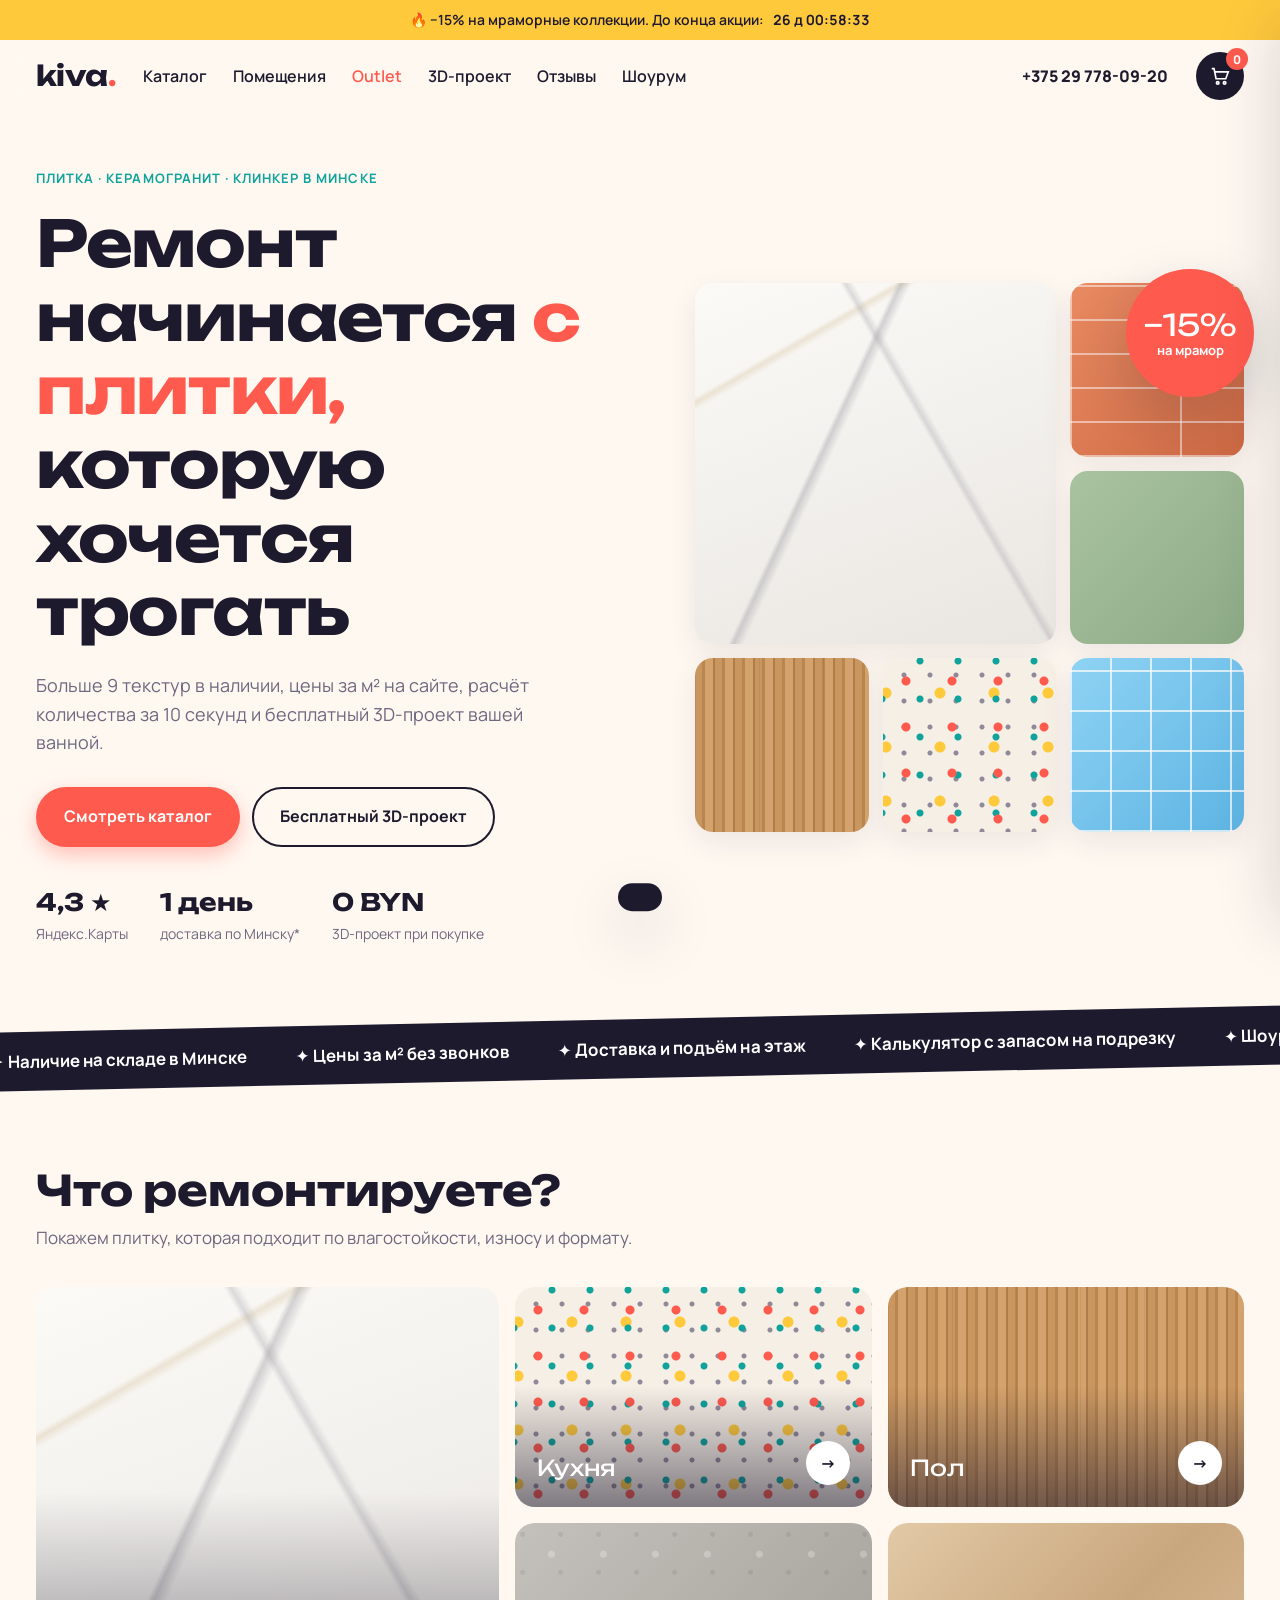
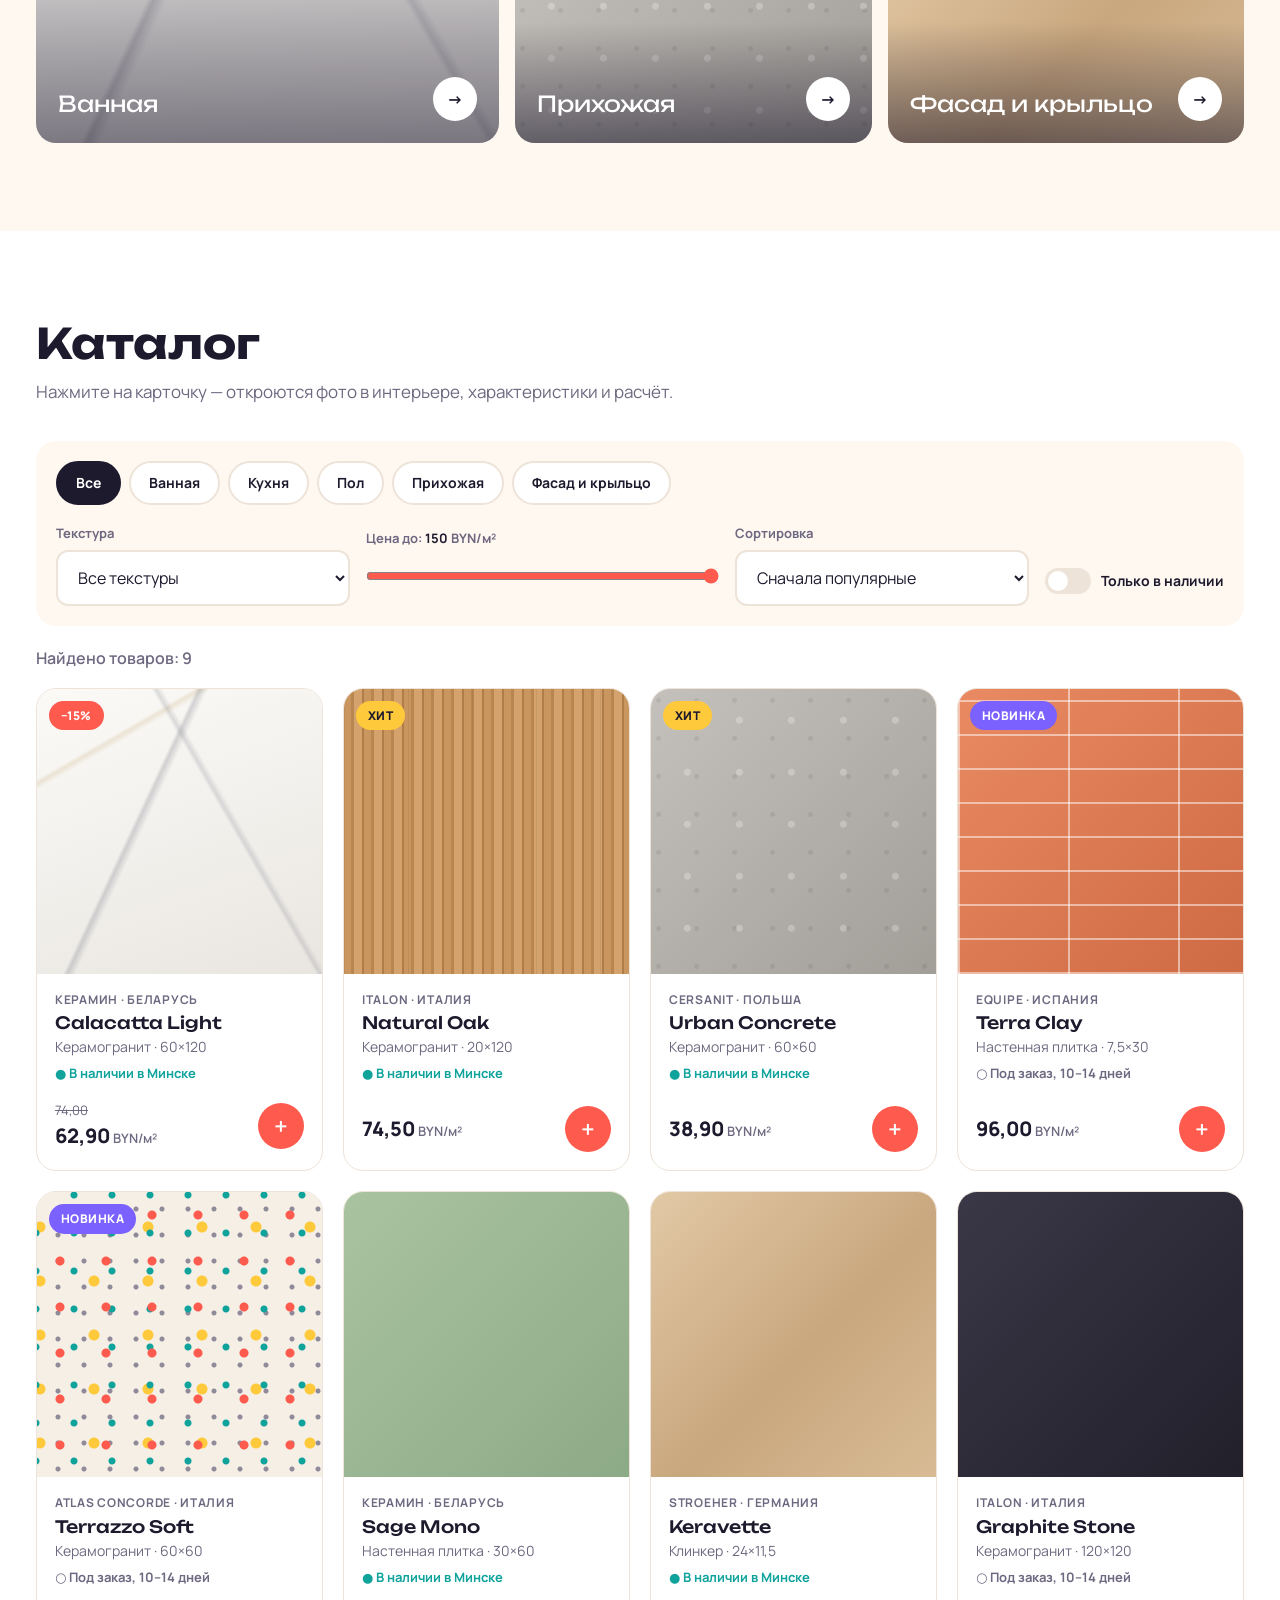
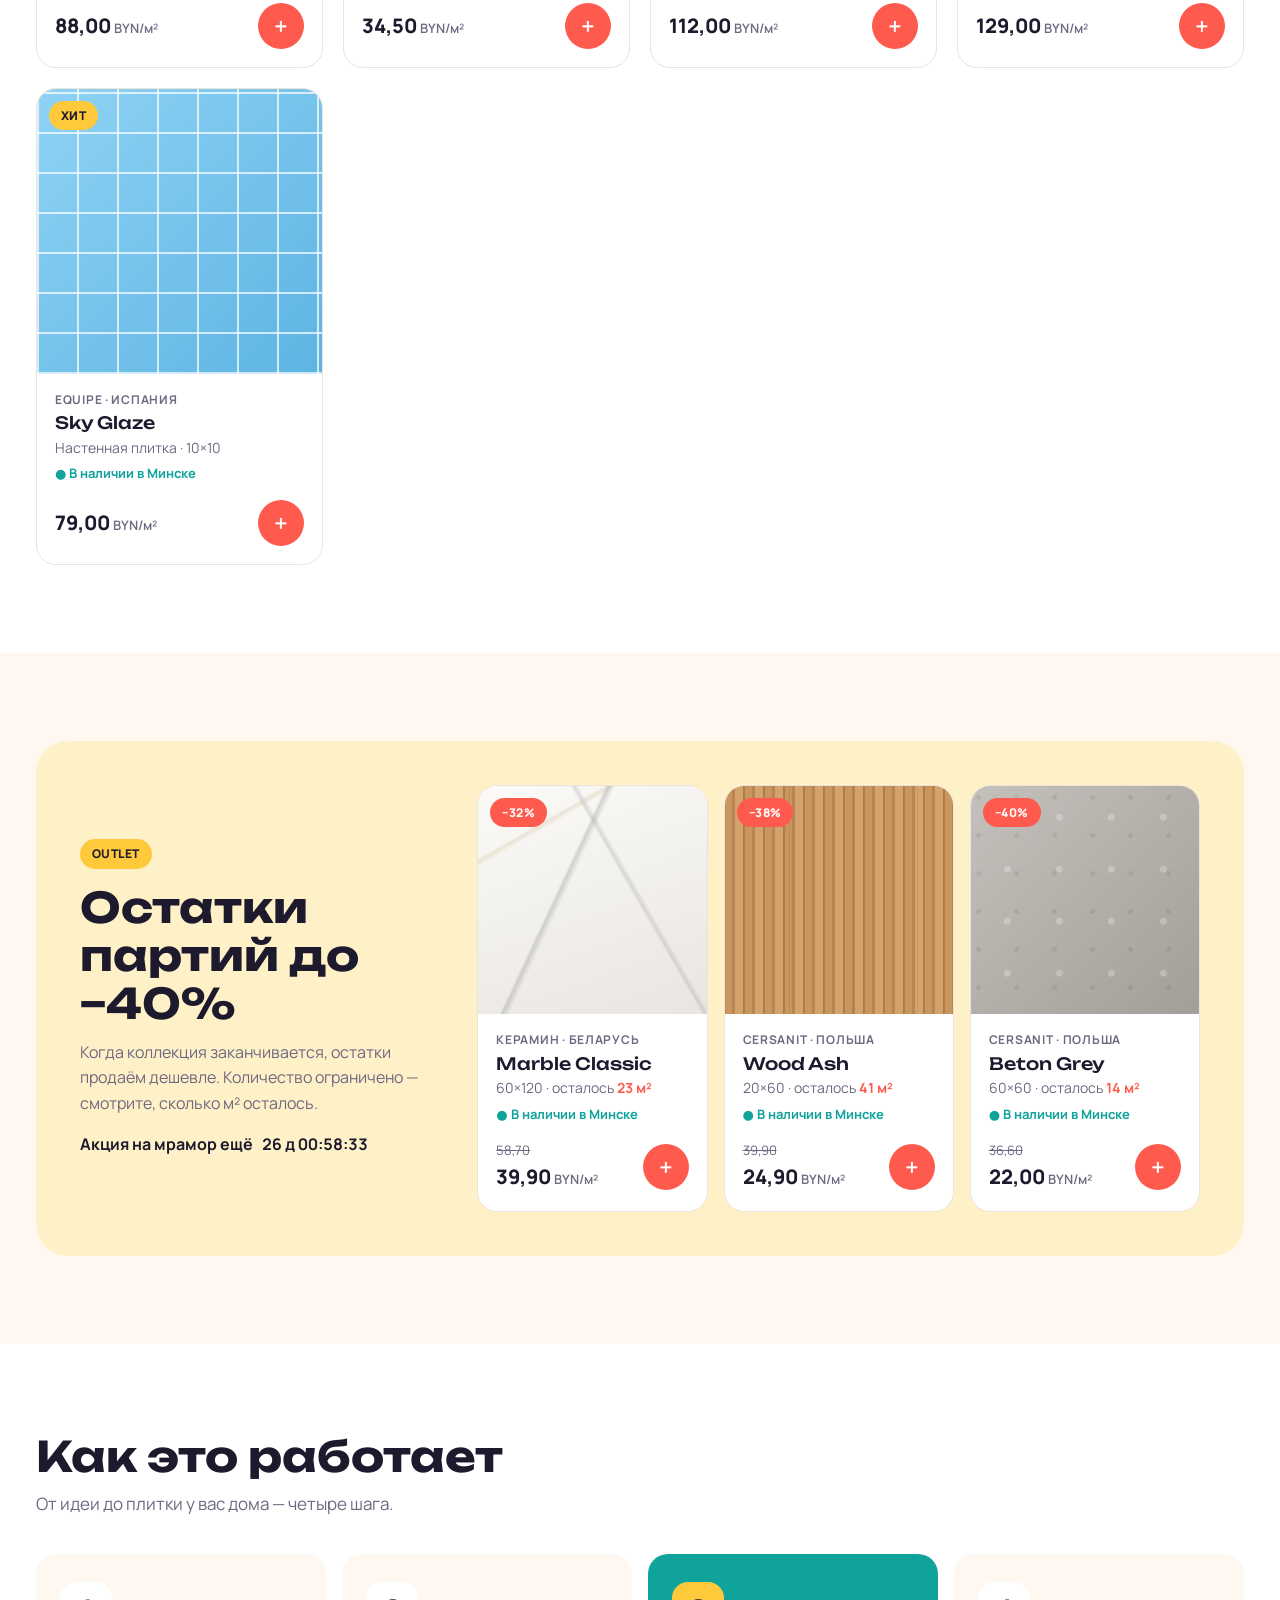
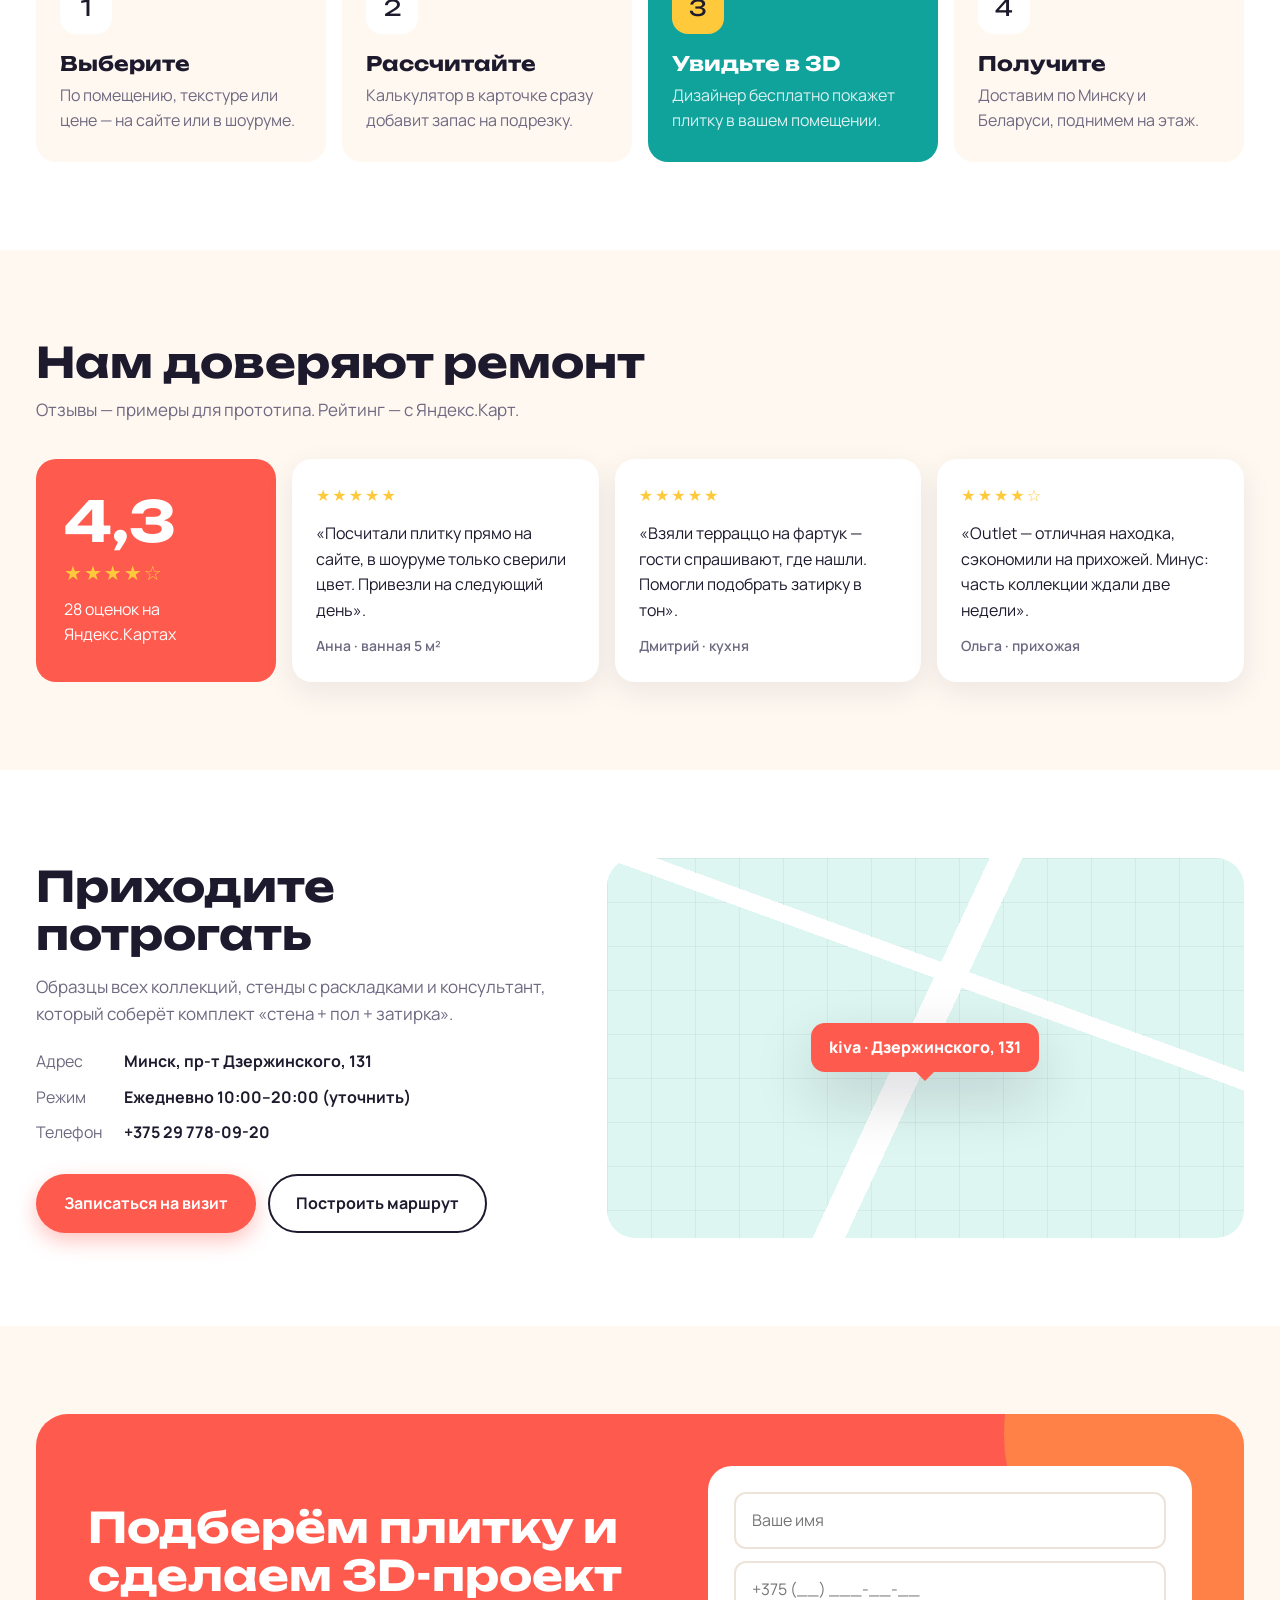
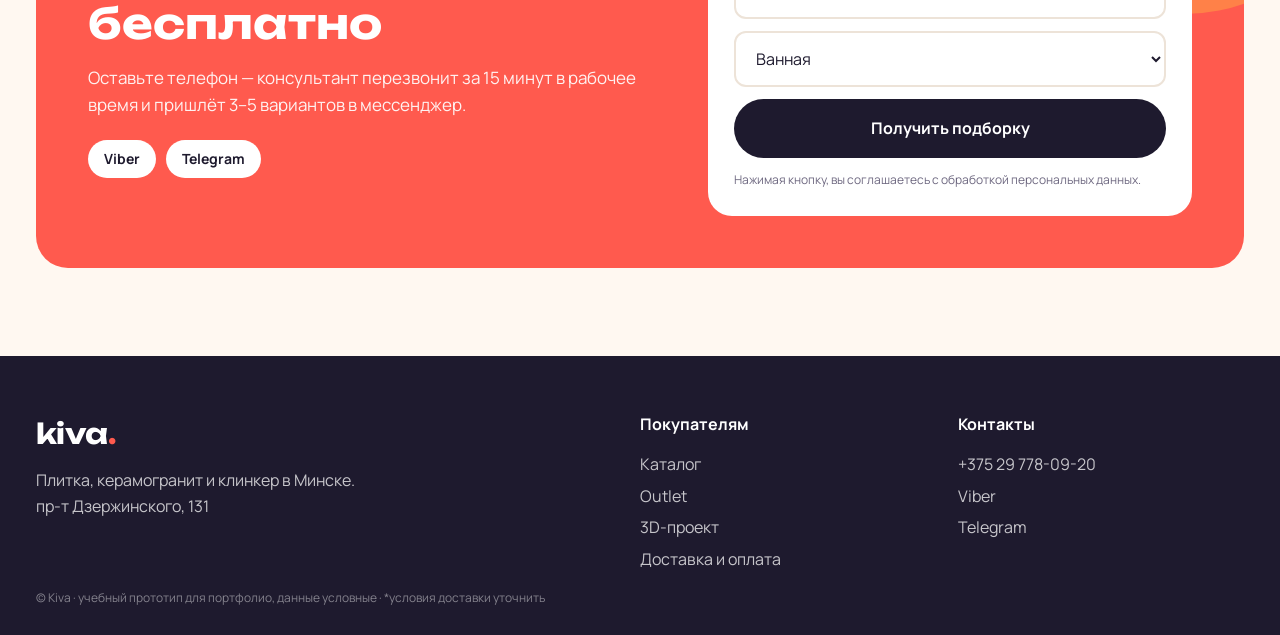
==== commit 614a73fa: "Генератор постов для соцсетей в окне товара Режим менеджера (?admin), выбор площадки и настроения, с" ====
--- a/site/index.html
+++ b/site/index.html
@@ -362,6 +362,67 @@
   </div>
 </div>
 
+<!-- Генератор постов для соцсетей. Только для менеджера: index.html?admin
+     Логика — post.js, стиль постов — voice.md -->
+<div class="modal modal--post" id="postModal" role="dialog" aria-modal="true" aria-label="Пост для соцсетей">
+  <button class="modal__close" data-close aria-label="Закрыть">✕</button>
+  <div class="modal__body">
+    <button class="post__back" data-close>← к товару</button>
+    <h3>Пост для соцсетей</h3>
+    <p id="postProductName" class="muted"></p>
+
+    <!-- Показывается, если voice.md не загрузился -->
+    <p class="post__error" id="postError" hidden>
+      Не удалось загрузить настройки стиля (voice.md). Генератор работает на сайте
+      или через локальный сервер (Live Server) — не при открытии файла двойным кликом.
+    </p>
+
+    <div id="postWork">
+      <form id="postForm" class="post__form" novalidate>
+        <label class="post__field">
+          <span>Название товара</span>
+          <input type="text" id="postName">
+        </label>
+        <label class="post__field" id="postDescField">
+          <span>Описание *</span>
+          <textarea id="postDesc" rows="4"></textarea>
+          <small class="post__hint">Добавьте описание — без него пост не получится</small>
+        </label>
+        <label class="post__field">
+          <span>Цена или выгода</span>
+          <input type="text" id="postPrice">
+        </label>
+        <div class="post__field">
+          <span>Площадка</span>
+          <div class="segmented">
+            <label><input type="radio" name="platform" value="instagram" checked>Instagram</label>
+            <label><input type="radio" name="platform" value="telegram">Telegram</label>
+            <label><input type="radio" name="platform" value="vk">ВКонтакте</label>
+          </div>
+        </div>
+        <label class="post__field">
+          <span>Настроение</span>
+          <select id="postMood">
+            <option value="expert">Экспертное</option>
+            <option value="friendly" selected>Дружелюбное</option>
+            <option value="promo">Акционное</option>
+            <option value="inspire">Вдохновляющее</option>
+          </select>
+        </label>
+        <button type="submit" class="btn btn--coral btn--wide">Сформировать пост</button>
+      </form>
+
+      <h4 class="post__title">Готовый пост</h4>
+      <div class="post__result is-empty" id="postResult"></div>
+      <p class="post__warning" id="postWarning"></p>
+      <div class="post__footer">
+        <span class="post__counter" id="postCounter"></span>
+        <button class="btn btn--outline btn--small" id="postCopy" type="button" disabled>Скопировать пост</button>
+      </div>
+    </div>
+  </div>
+</div>
+
 <!-- Корзина: выезжает справа -->
 <aside class="drawer" id="cartDrawer" aria-label="Корзина">
   <div class="drawer__head">
@@ -393,5 +454,6 @@
 <!-- Скрипты: сначала данные, потом логика -->
 <script src="products.js"></script>
 <script src="script.js"></script>
+<script src="post.js"></script>
 </body>
 </html>
--- a/site/styles.css
+++ b/site/styles.css
@@ -612,6 +612,57 @@
 .extra { display: flex; justify-content: space-between; align-items: center; gap: 10px; padding: 10px 0; border-top: 1px solid var(--line); font-size: 14px; }
 .extra button { background: var(--bg); border-radius: 999px; padding: 6px 14px; font-weight: 700; white-space: nowrap; transition: background .2s; }
 .extra button:hover { background: var(--soft-sun); }
+
+/* Кнопка менеджера в карточке товара (только в режиме ?admin) */
+.btn--admin { background: var(--soft-mint); border: 2px dashed var(--teal); }
+.btn--admin small { font-size: 11px; font-weight: 800; text-transform: uppercase; color: #087570; }
+
+/* Генератор постов */
+.modal--post { width: min(560px, calc(100% - 32px)); }
+.modal--post .modal__body { padding: 28px 32px 32px; }
+.modal--post h3 { margin-bottom: 4px; }
+.post__back { font-size: 14px; font-weight: 700; color: var(--muted); margin-bottom: 8px; }
+.post__back:hover { color: var(--ink); }
+.post__error { margin-top: 16px; padding: 14px 16px; border-radius: 14px; background: var(--soft-peach); font-size: 15px; }
+
+.post__form { display: grid; gap: 14px; margin-top: 18px; }
+.post__field > span { display: block; font-size: 13px; font-weight: 700; color: var(--muted); margin-bottom: 4px; }
+.post__field textarea {
+  width: 100%;
+  padding: 12px 16px;
+  border: 2px solid var(--line);
+  border-radius: var(--radius-small);
+  resize: vertical;
+  font: inherit;
+  color: inherit;
+}
+.post__field textarea:focus { outline: none; border-color: var(--teal); }
+.post__hint { display: none; color: var(--coral-dark); font-size: 13px; margin-top: 4px; }
+.post__field.is-error textarea { border-color: var(--coral); background: #FFF1EF; }
+.post__field.is-error .post__hint { display: block; }
+
+/* Переключатель площадок */
+.segmented { display: flex; gap: 4px; padding: 4px; border: 2px solid var(--line); border-radius: 999px; }
+.segmented label { flex: 1; text-align: center; padding: 8px 4px; border-radius: 999px; font-size: 14px; font-weight: 700; cursor: pointer; transition: background .2s; }
+.segmented input { position: absolute; opacity: 0; pointer-events: none; }
+.segmented label:has(input:checked) { background: var(--ink); color: #fff; }
+
+.post__title { margin: 24px 0 8px; }
+.post__result {
+  white-space: pre-wrap;
+  min-height: 160px;
+  padding: 16px;
+  border: 2px dashed var(--line);
+  border-radius: var(--radius-small);
+  background: var(--bg);
+  font-size: 15px;
+}
+.post__result.is-empty { color: var(--muted); }
+.post__warning { color: var(--coral-dark); font-size: 13px; font-weight: 600; margin-top: 6px; }
+.post__warning:empty { display: none; }
+.post__footer { display: flex; justify-content: space-between; align-items: center; gap: 12px; flex-wrap: wrap; margin-top: 12px; }
+.post__counter { font-size: 13px; color: var(--muted); }
+.post__counter.is-over { color: var(--coral-dark); font-weight: 800; }
 
 /* Корзина-шторка справа */
 .drawer {
@@ -832,6 +883,9 @@
   }
   .modal.is-open { transform: translateY(0); }
   .modal--small { width: 100%; }
+  .modal--post { width: 100%; }
+  .modal--post .modal__body { padding: 20px 16px 28px; }
+  .post__footer .btn { width: 100%; }
   .product { grid-template-columns: 1fr; }
   .product__gallery { padding: 16px; }
   .product__info { padding: 20px 16px 28px; }
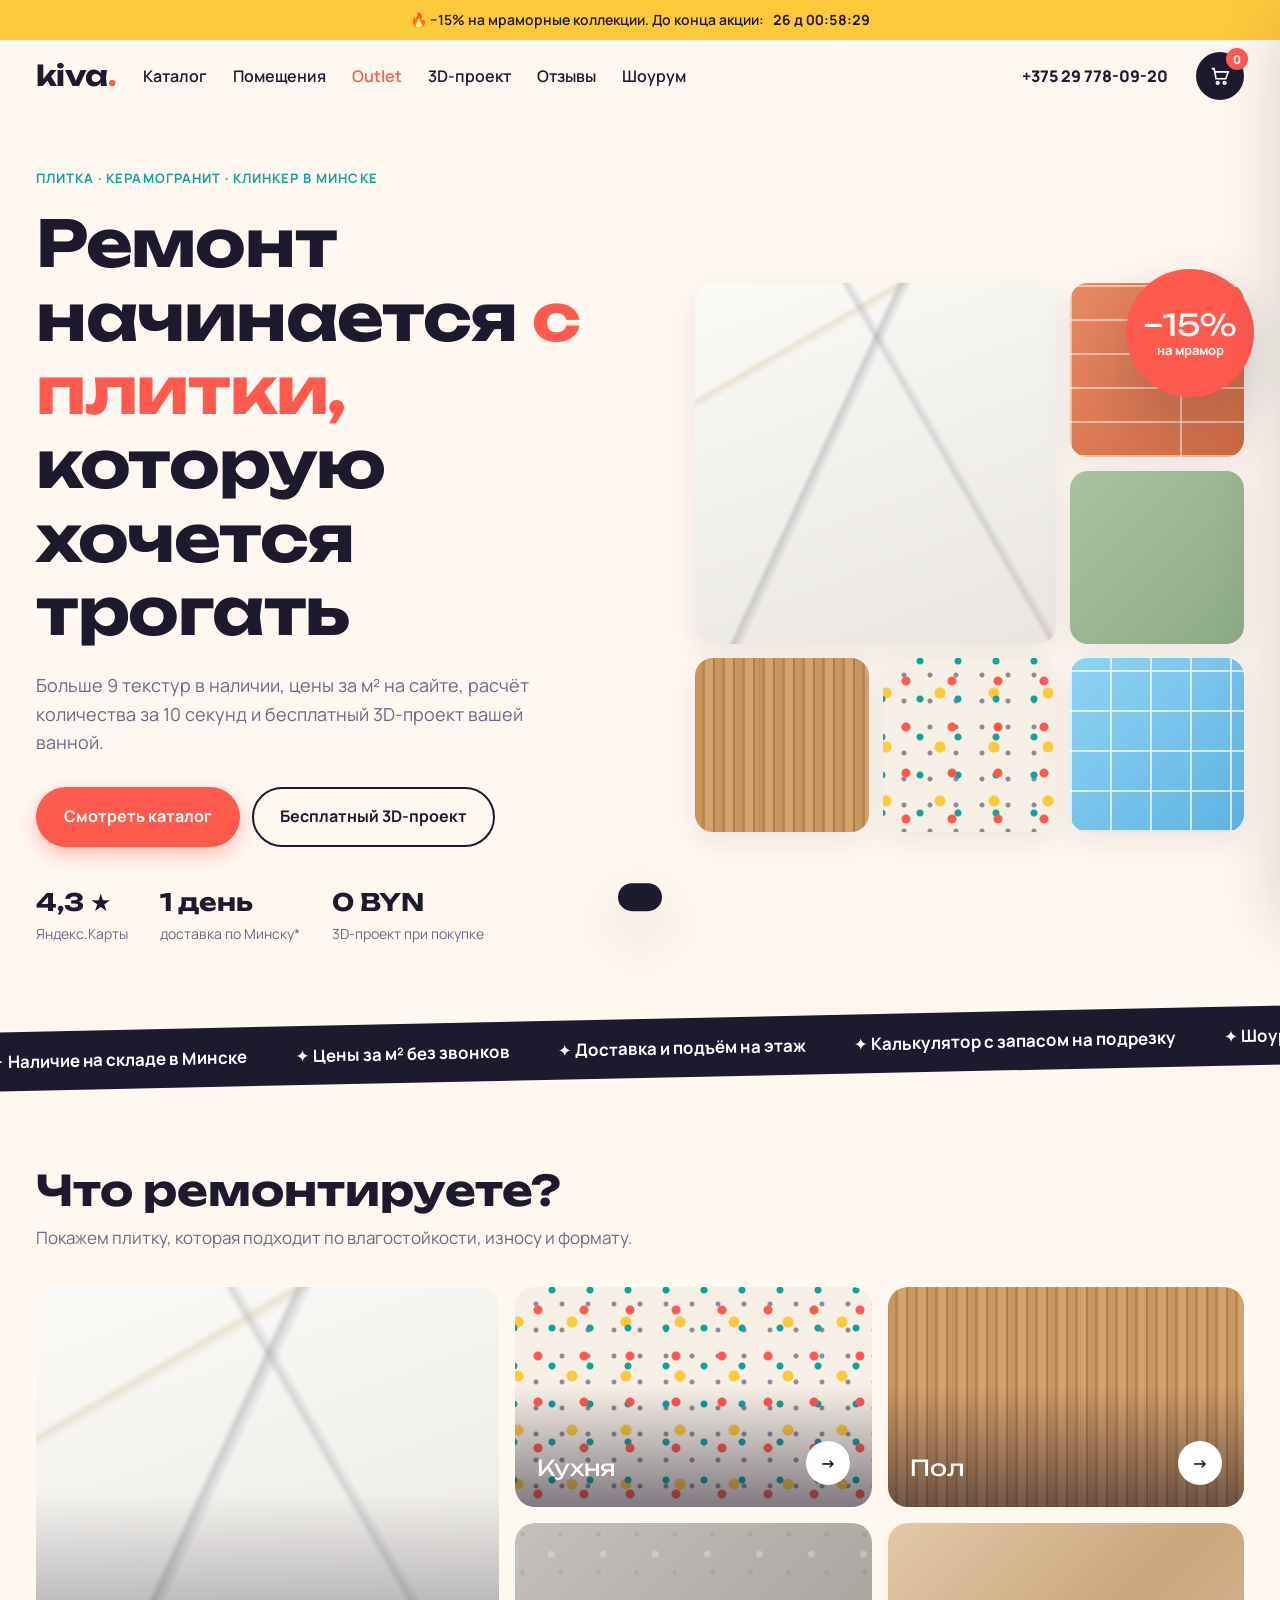
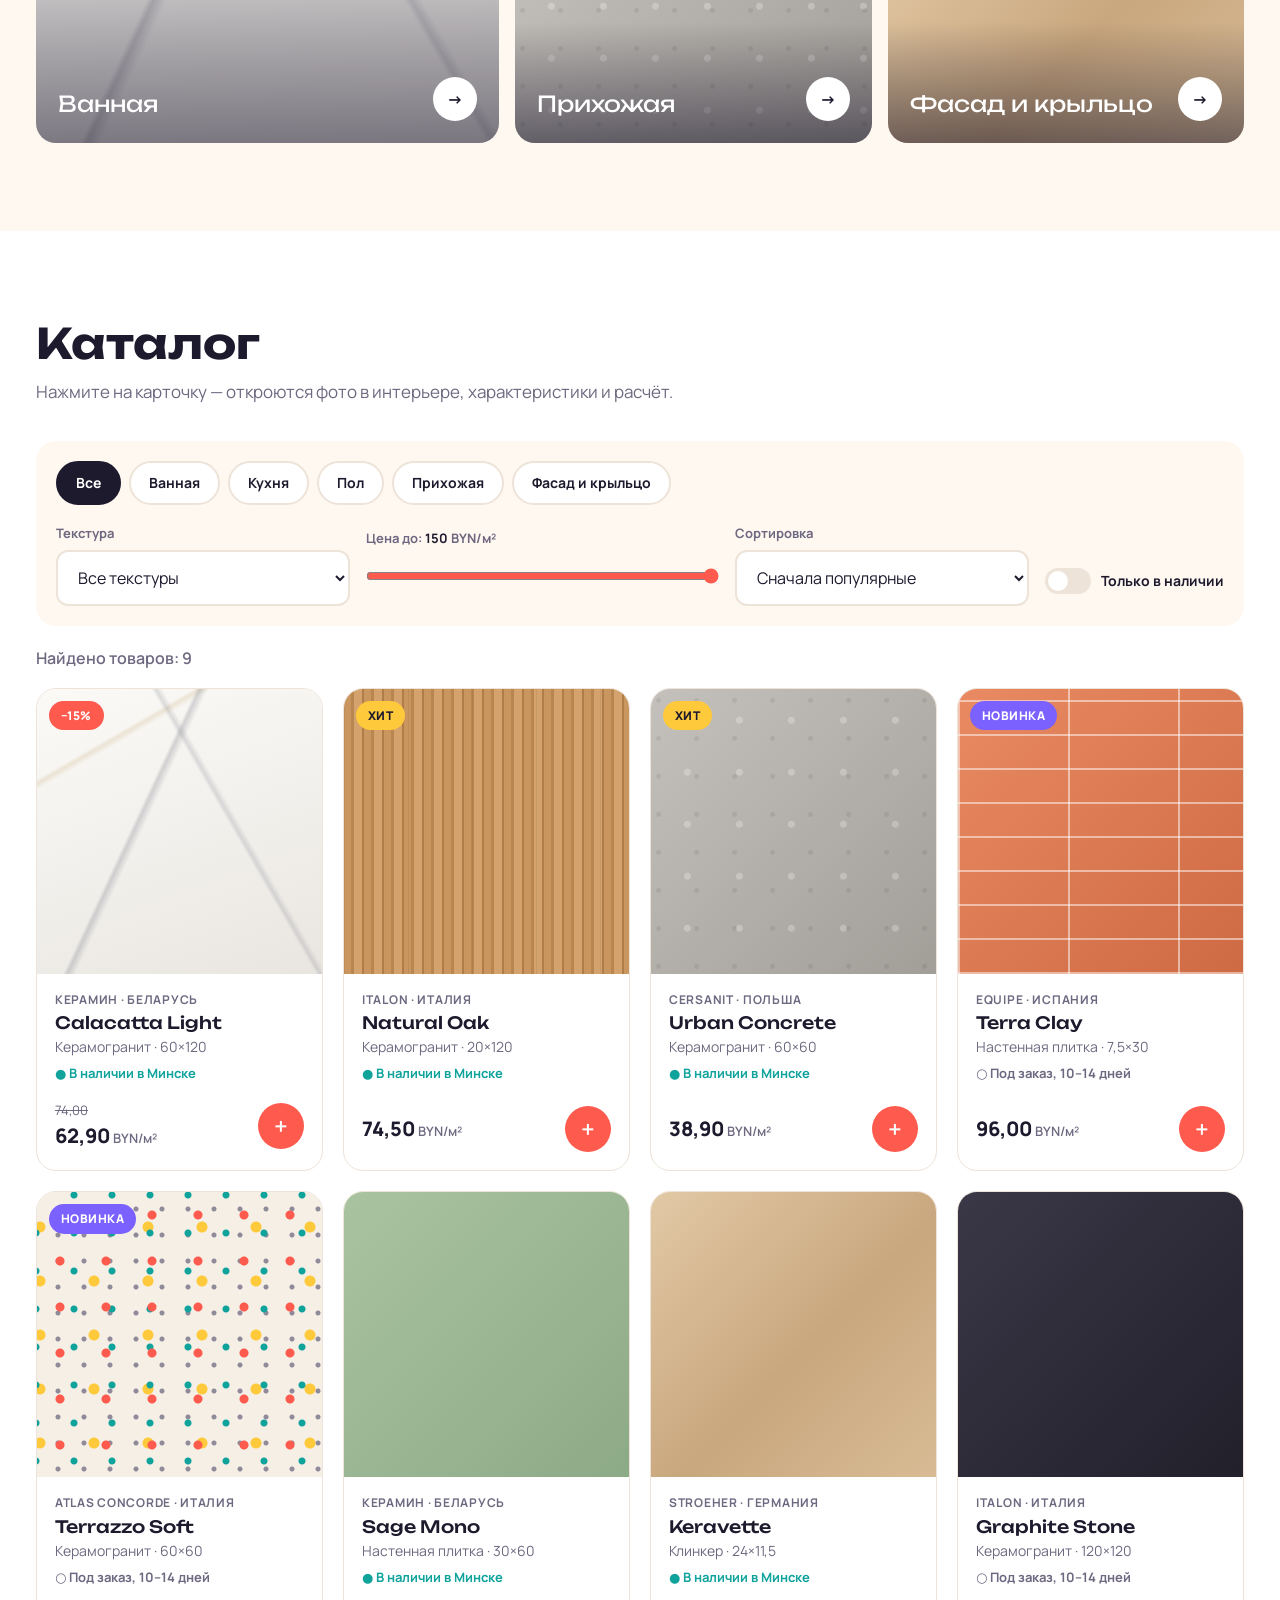
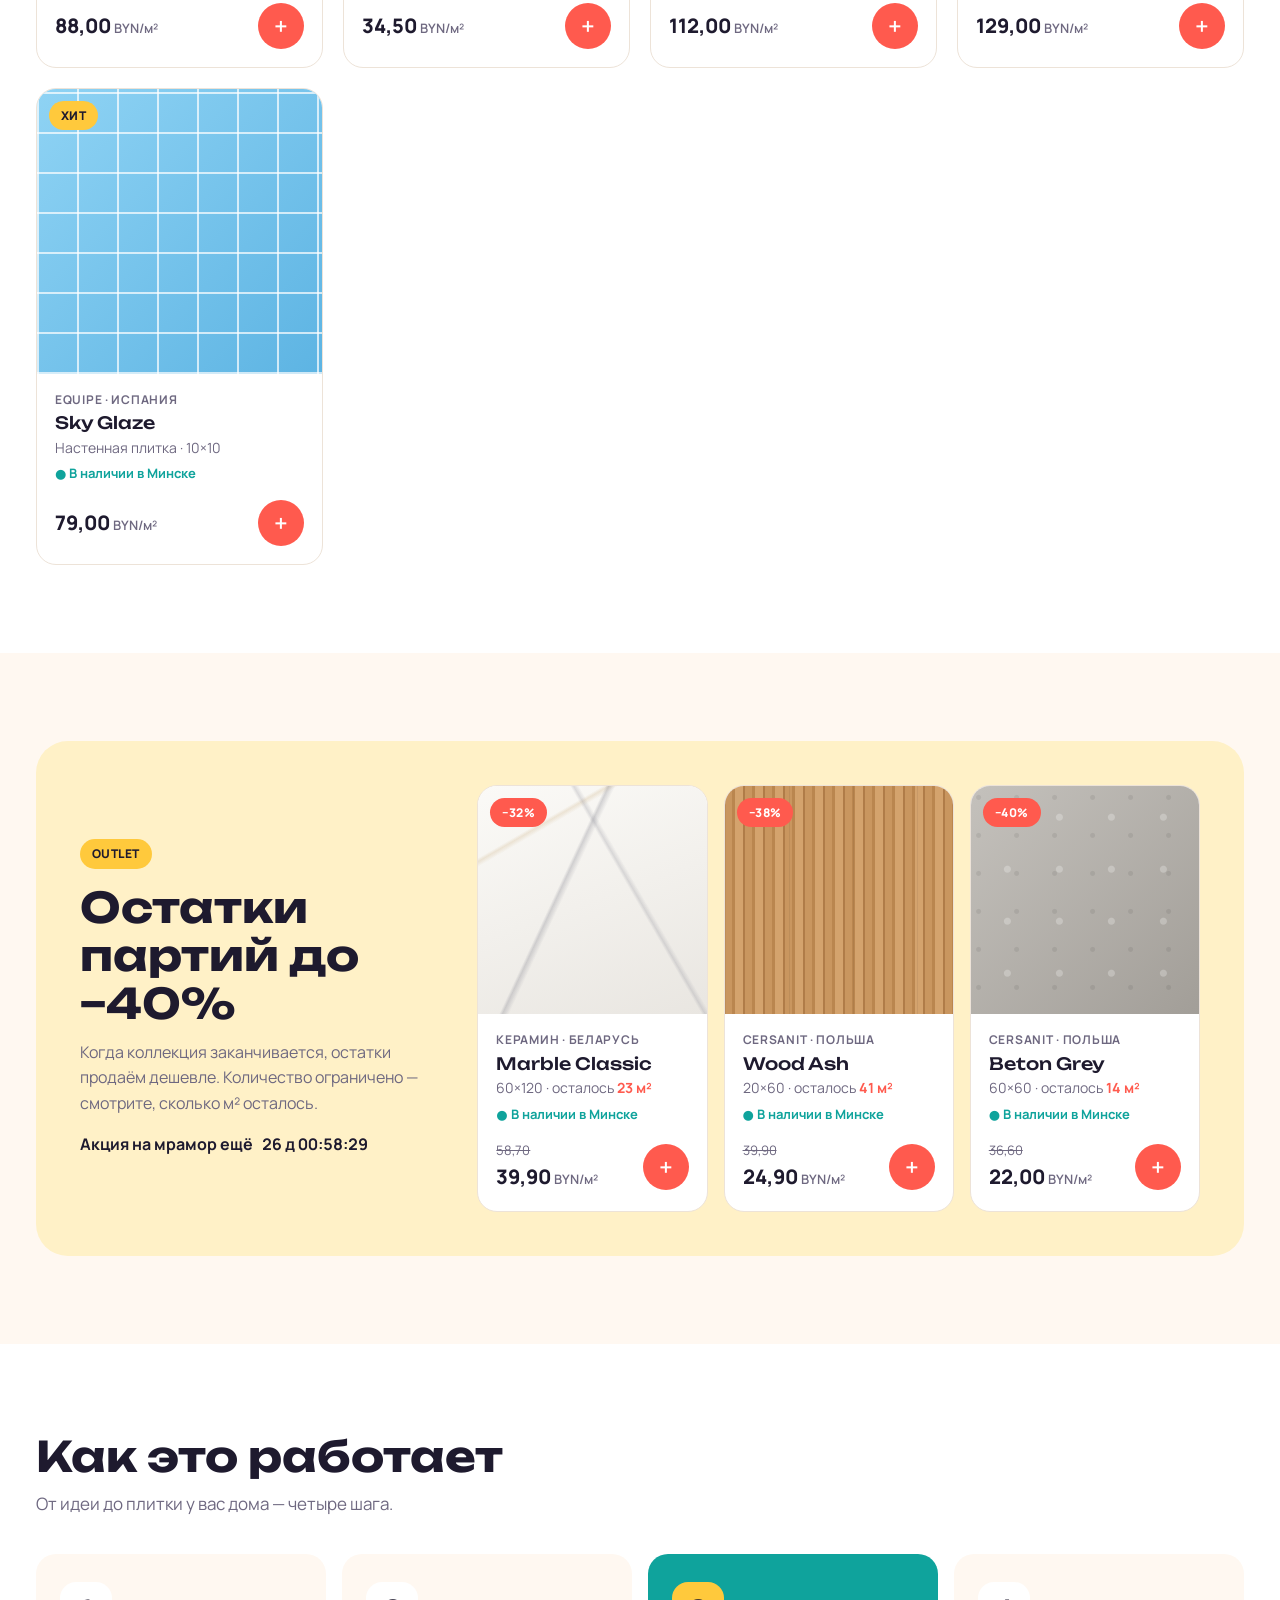
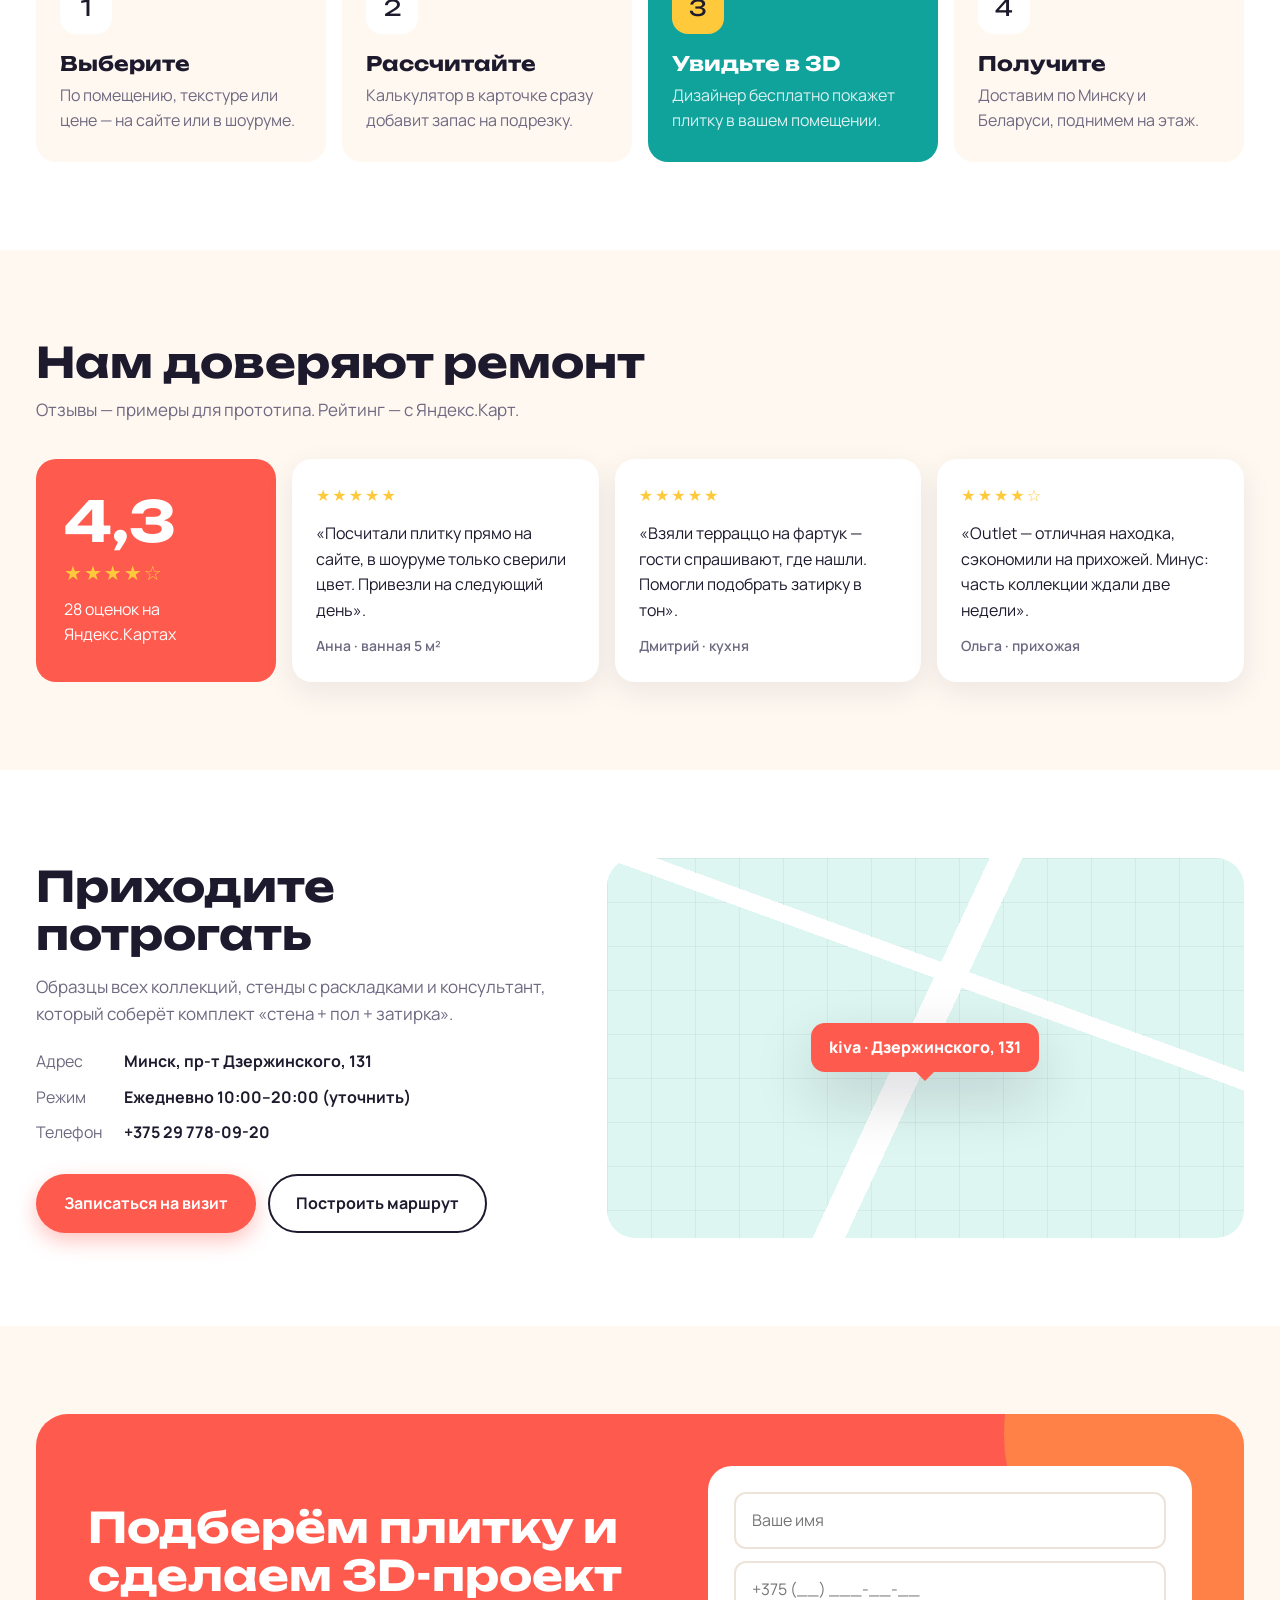
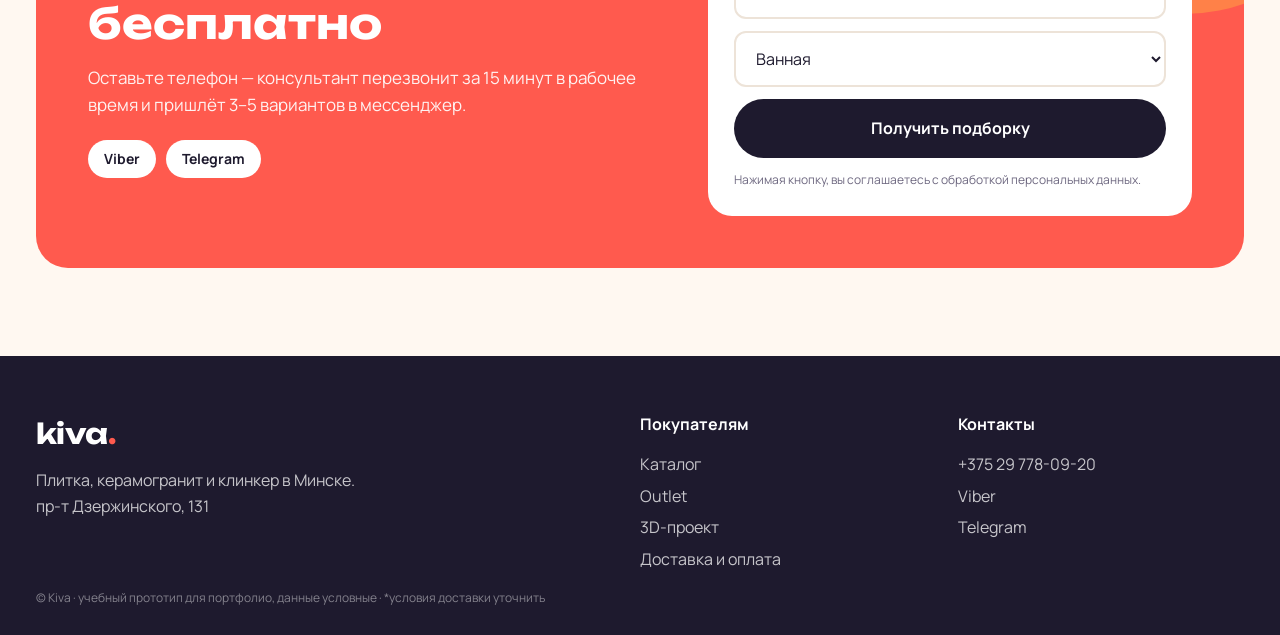
==== commit 3962255d: "Генератор постов: правка, Избранное, публикация и очередь в Telegram - Готовый пост редактируется в " ====
--- a/site/index.html
+++ b/site/index.html
@@ -43,6 +43,9 @@
     </nav>
 
     <a href="tel:+375297780920" class="header__phone">+375 29 778-09-20</a>
+
+    <!-- Избранное и очередь постов. Видна только менеджеру: index.html?admin -->
+    <button class="btn btn--admin btn--small header__posts" id="myPosts" type="button" hidden>Мои посты</button>
 
     <!-- Кнопка корзины. Число товаров обновляет script.js -->
     <button class="cart-btn" data-open-cart aria-label="Открыть корзину">
@@ -363,21 +366,36 @@
 </div>
 
 <!-- Генератор постов для соцсетей. Только для менеджера: index.html?admin
-     Логика — post.js, стиль постов — voice.md -->
+     Логика — post.js (пост, Избранное) и telegram.js (публикация, очередь),
+     стиль постов — voice.md -->
 <div class="modal modal--post" id="postModal" role="dialog" aria-modal="true" aria-label="Пост для соцсетей">
   <button class="modal__close" data-close aria-label="Закрыть">✕</button>
   <div class="modal__body">
-    <button class="post__back" data-close>← к товару</button>
+    <button class="post__back" id="postBack" data-close>← к товару</button>
     <h3>Пост для соцсетей</h3>
     <p id="postProductName" class="muted"></p>
 
-    <!-- Показывается, если voice.md не загрузился -->
-    <p class="post__error" id="postError" hidden>
-      Не удалось загрузить настройки стиля (voice.md). Генератор работает на сайте
-      или через локальный сервер (Live Server) — не при открытии файла двойным кликом.
-    </p>
-
-    <div id="postWork">
+    <!-- Вкладки. Число в скобках обновляют post.js и telegram.js -->
+    <div class="tabs" role="tablist">
+      <button class="tabs__item is-active" data-tab="postTabPost" role="tab">Пост</button>
+      <button class="tabs__item" data-tab="postTabFav" role="tab">Избранное <span data-fav-count>0</span></button>
+      <button class="tabs__item" data-tab="postTabQueue" role="tab">Очередь <span data-queue-count>0</span></button>
+    </div>
+
+    <!-- ВКЛАДКА «ПОСТ» -->
+    <div class="post__tab" id="postTabPost">
+      <!-- Показывается, если voice.md не загрузился -->
+      <p class="post__error" id="postError" hidden>
+        Не удалось загрузить настройки стиля (voice.md). Генератор работает на сайте
+        или через локальный сервер (Live Server) — не при открытии файла двойным кликом.
+      </p>
+
+      <!-- Показывается, если окно открыто кнопкой «Мои посты», а не из товара -->
+      <p class="post__note" id="postNoProduct" hidden>
+        Чтобы сформировать новый пост, откройте товар в каталоге.
+        Здесь можно править и публиковать посты из Избранного.
+      </p>
+
       <form id="postForm" class="post__form" novalidate>
         <label class="post__field">
           <span>Название товара</span>
@@ -413,14 +431,75 @@
       </form>
 
       <h4 class="post__title">Готовый пост</h4>
-      <div class="post__result is-empty" id="postResult"></div>
+      <!-- Текст можно править: счётчик и предупреждения пересчитываются при вводе -->
+      <textarea class="post__result" id="postResult" rows="7"
+        placeholder="Заполните поля и нажмите «Сформировать пост». Повторное нажатие даёт другой вариант текста. Готовый текст можно править прямо здесь."></textarea>
       <p class="post__warning" id="postWarning"></p>
-      <div class="post__footer">
-        <span class="post__counter" id="postCounter"></span>
-        <button class="btn btn--outline btn--small" id="postCopy" type="button" disabled>Скопировать пост</button>
-      </div>
-    </div>
-  </div>
+      <p class="post__counter" id="postCounter"></p>
+
+      <div class="post__actions">
+        <button class="btn btn--outline btn--small" id="postCopy" type="button" disabled>Скопировать</button>
+        <button class="btn btn--outline btn--small" id="postFav" type="button" disabled>☆ В избранное</button>
+        <button class="btn btn--dark btn--small" id="tgPublish" type="button" disabled>Опубликовать в Telegram</button>
+        <button class="btn btn--outline btn--small" id="tgScheduleToggle" type="button" disabled aria-expanded="false">Запланировать</button>
+      </div>
+
+      <!-- Отложенная публикация -->
+      <div class="schedule" id="tgSchedule" hidden>
+        <label class="post__field" id="tgScheduleField">
+          <span>Дата и время публикации</span>
+          <input type="datetime-local" id="tgScheduleAt">
+          <small class="post__hint">Выберите время хотя бы на минуту позже текущего</small>
+        </label>
+        <button class="btn btn--coral btn--small" id="tgScheduleAdd" type="button">В очередь</button>
+        <small class="muted">Пост уйдёт, только если сайт открыт с ?admin в это время. Время — по часам компьютера.</small>
+      </div>
+
+      <!-- Подсказки и ошибки публикации -->
+      <p class="post__warning" id="tgHint"></p>
+
+      <!-- Настройки Telegram: хранятся только в этом браузере -->
+      <details class="tg" id="tgSettings">
+        <summary>Настройки Telegram</summary>
+        <div class="post__field">
+          <span>Токен бота (из @BotFather)</span>
+          <div class="tg__secret">
+            <input type="password" id="tgToken" autocomplete="off" aria-label="Токен бота" placeholder="1234567890:AAH…">
+            <button class="tg__show" id="tgShowToken" type="button">показать</button>
+          </div>
+        </div>
+        <label class="post__field">
+          <span>Канал</span>
+          <input type="text" id="tgChat" placeholder="@kiva_test или -100…">
+        </label>
+        <div class="post__actions">
+          <button class="btn btn--outline btn--small" id="tgCheck" type="button">Проверить подключение</button>
+          <button class="btn btn--dark btn--small" id="tgSave" type="button">Сохранить</button>
+          <button class="tg__forget" id="tgForget" type="button">Забыть токен</button>
+        </div>
+        <p class="tg__status" id="tgStatus"></p>
+        <small class="muted">Токен хранится только в этом браузере. Не сохраняйте его на чужом компьютере.
+          Как получить токен и подключить канал — в README.</small>
+      </details>
+    </div>
+
+    <!-- ВКЛАДКА «ИЗБРАННОЕ» — список рисует post.js -->
+    <div class="post__tab" id="postTabFav" hidden>
+      <div class="saved" id="favList"></div>
+    </div>
+
+    <!-- ВКЛАДКА «ОЧЕРЕДЬ» — список рисует telegram.js -->
+    <div class="post__tab" id="postTabQueue" hidden>
+      <div class="saved" id="queueList"></div>
+    </div>
+  </div>
+</div>
+
+<!-- Плашка «Не опубликовано вовремя» (только ?admin, telegram.js) -->
+<div class="queue-alert" id="queueAlert" hidden>
+  <span>Не опубликовано вовремя: <b id="queueAlertCount">0</b></span>
+  <button class="btn btn--coral btn--small" id="queueAlertPublish" type="button">Опубликовать сейчас</button>
+  <button class="btn btn--outline btn--small" id="queueAlertOpen" type="button">Открыть очередь</button>
 </div>
 
 <!-- Корзина: выезжает справа -->
@@ -455,5 +534,6 @@
 <script src="products.js"></script>
 <script src="script.js"></script>
 <script src="post.js"></script>
+<script src="telegram.js"></script>
 </body>
 </html>
--- a/site/styles.css
+++ b/site/styles.css
@@ -73,6 +73,7 @@
 .container { max-width: 1240px; margin: 0 auto; padding: 0 16px; }
 .muted { color: var(--muted); }
 .stack { display: grid; gap: 10px; }
+[hidden] { display: none !important; }   /* hidden сильнее любых display у классов */
 
 
 /* ---------- 3. КНОПКИ И ОБЩИЕ ЭЛЕМЕНТЫ ---------- */
@@ -98,9 +99,10 @@
 .btn--dark { background: var(--ink); color: #fff; }
 .btn--wide { width: 100%; }
 .btn--small { padding: 10px 16px; font-size: 14px; }
+.btn:disabled { opacity: .4; cursor: not-allowed; transform: none; box-shadow: none; }
 
 /* Поля ввода */
-input[type="text"], input[type="tel"], input[type="number"], select {
+input[type="text"], input[type="tel"], input[type="number"], input[type="password"], input[type="datetime-local"], select {
   width: 100%;
   padding: 14px 16px;
   border: 2px solid var(--line);
@@ -638,7 +640,8 @@
 }
 .post__field textarea:focus { outline: none; border-color: var(--teal); }
 .post__hint { display: none; color: var(--coral-dark); font-size: 13px; margin-top: 4px; }
-.post__field.is-error textarea { border-color: var(--coral); background: #FFF1EF; }
+.post__field.is-error textarea,
+.post__field.is-error input { border-color: var(--coral); background: #FFF1EF; }
 .post__field.is-error .post__hint { display: block; }
 
 /* Переключатель площадок */
@@ -647,22 +650,86 @@
 .segmented input { position: absolute; opacity: 0; pointer-events: none; }
 .segmented label:has(input:checked) { background: var(--ink); color: #fff; }
 
+.post__note { margin-top: 16px; padding: 14px 16px; border-radius: 14px; background: var(--soft-mint); font-size: 15px; }
+
+/* Вкладки: Пост · Избранное · Очередь */
+.tabs { display: flex; gap: 4px; margin-top: 16px; padding: 4px; border-radius: 999px; background: var(--bg); }
+.tabs__item { flex: 1; padding: 9px 6px; border-radius: 999px; font-size: 14px; font-weight: 700; color: var(--muted); white-space: nowrap; transition: background .2s; }
+.tabs__item span { display: inline-block; min-width: 20px; padding: 0 6px; margin-left: 2px; border-radius: 999px; background: var(--line); font-size: 12px; color: var(--ink); }
+.tabs__item.is-active { background: var(--ink); color: #fff; }
+.tabs__item.is-active span { background: var(--coral); color: #fff; }
+
+/* Готовый пост — поле, которое можно править */
 .post__title { margin: 24px 0 8px; }
 .post__result {
-  white-space: pre-wrap;
+  display: block;
+  width: 100%;
   min-height: 160px;
   padding: 16px;
-  border: 2px dashed var(--line);
+  border: 2px solid var(--line);
   border-radius: var(--radius-small);
-  background: var(--bg);
+  background: var(--white);
+  font: inherit;
   font-size: 15px;
-}
-.post__result.is-empty { color: var(--muted); }
+  color: inherit;
+  resize: vertical;
+}
+.post__result:placeholder-shown { border-style: dashed; background: var(--bg); }   /* пока пусто */
+.post__result:focus { outline: none; border-color: var(--teal); }
 .post__warning { color: var(--coral-dark); font-size: 13px; font-weight: 600; margin-top: 6px; }
 .post__warning:empty { display: none; }
-.post__footer { display: flex; justify-content: space-between; align-items: center; gap: 12px; flex-wrap: wrap; margin-top: 12px; }
-.post__counter { font-size: 13px; color: var(--muted); }
+.post__counter { font-size: 13px; color: var(--muted); margin-top: 6px; }
+.post__counter:empty { display: none; }
 .post__counter.is-over { color: var(--coral-dark); font-weight: 800; }
+.post__actions { display: flex; align-items: center; gap: 8px; flex-wrap: wrap; margin-top: 12px; }
+
+/* Отложенная публикация */
+.schedule { display: grid; gap: 10px; margin-top: 12px; padding: 16px; border-radius: 14px; background: var(--soft-sun); }
+.schedule .btn { justify-self: start; }
+
+/* Настройки Telegram */
+.tg { margin-top: 18px; border-top: 1px solid var(--line); padding-top: 14px; }
+.tg summary { cursor: pointer; font-weight: 700; }
+.tg[open] summary { margin-bottom: 14px; }
+.tg .post__field { margin-bottom: 12px; }
+.tg__secret { display: flex; gap: 8px; }
+.tg__show { padding: 0 12px; font-size: 13px; font-weight: 700; color: var(--muted); text-decoration: underline; }
+.tg__forget { font-size: 13px; color: var(--muted); text-decoration: underline; }
+.tg__status { margin: 10px 0 6px; font-size: 14px; font-weight: 600; }
+.tg__status:empty { display: none; }
+.tg__status.is-ok { color: #087570; }
+.tg__status.is-error { color: var(--coral-dark); }
+
+/* Списки Избранного и очереди */
+.saved { display: grid; gap: 12px; margin-top: 18px; }
+.saved__item { padding: 14px 16px; border: 2px solid var(--line); border-radius: var(--radius-small); }
+.saved__meta { font-size: 13px; font-weight: 700; color: var(--muted); }
+.saved__text {
+  margin-top: 6px; font-size: 14px; white-space: pre-line;
+  display: -webkit-box; -webkit-line-clamp: 2; -webkit-box-orient: vertical; overflow: hidden;   /* только первые 2 строки */
+}
+.saved__status { margin-top: 8px; font-size: 13px; font-weight: 700; }
+.saved__status.is-waiting, .saved__status.is-sending { color: var(--muted); }
+.saved__status.is-missed { color: #9A6B00; }
+.saved__status.is-error { color: var(--coral-dark); }
+.saved__status.is-published { color: #087570; }
+.saved__buttons { display: flex; gap: 14px; flex-wrap: wrap; margin-top: 10px; }
+.saved__buttons button { font-size: 14px; font-weight: 700; text-decoration: underline; }
+.saved__buttons button:hover { color: var(--coral-dark); }
+.saved__empty { padding: 32px 16px; text-align: center; color: var(--muted); }
+
+/* Плашка «Не опубликовано вовремя» — под шапкой справа */
+.queue-alert {
+  position: fixed; top: 88px; right: 16px; z-index: 80;
+  display: flex; align-items: center; gap: 10px; flex-wrap: wrap;
+  max-width: calc(100% - 32px);
+  padding: 14px 16px;
+  border-radius: 18px;
+  background: var(--soft-sun);
+  border: 2px solid var(--sun);
+  box-shadow: var(--shadow-big);
+  font-weight: 700;
+}
 
 /* Корзина-шторка справа */
 .drawer {
@@ -885,7 +952,10 @@
   .modal--small { width: 100%; }
   .modal--post { width: 100%; }
   .modal--post .modal__body { padding: 20px 16px 28px; }
-  .post__footer .btn { width: 100%; }
+  .post__actions .btn { flex: 1 1 calc(50% - 4px); }   /* кнопки — по две в строке */
+  .tabs__item { font-size: 13px; }
+  .queue-alert { left: 16px; right: 16px; top: 84px; }
+  .header__posts { padding: 8px 12px; font-size: 13px; }
   .product { grid-template-columns: 1fr; }
   .product__gallery { padding: 16px; }
   .product__info { padding: 20px 16px 28px; }
